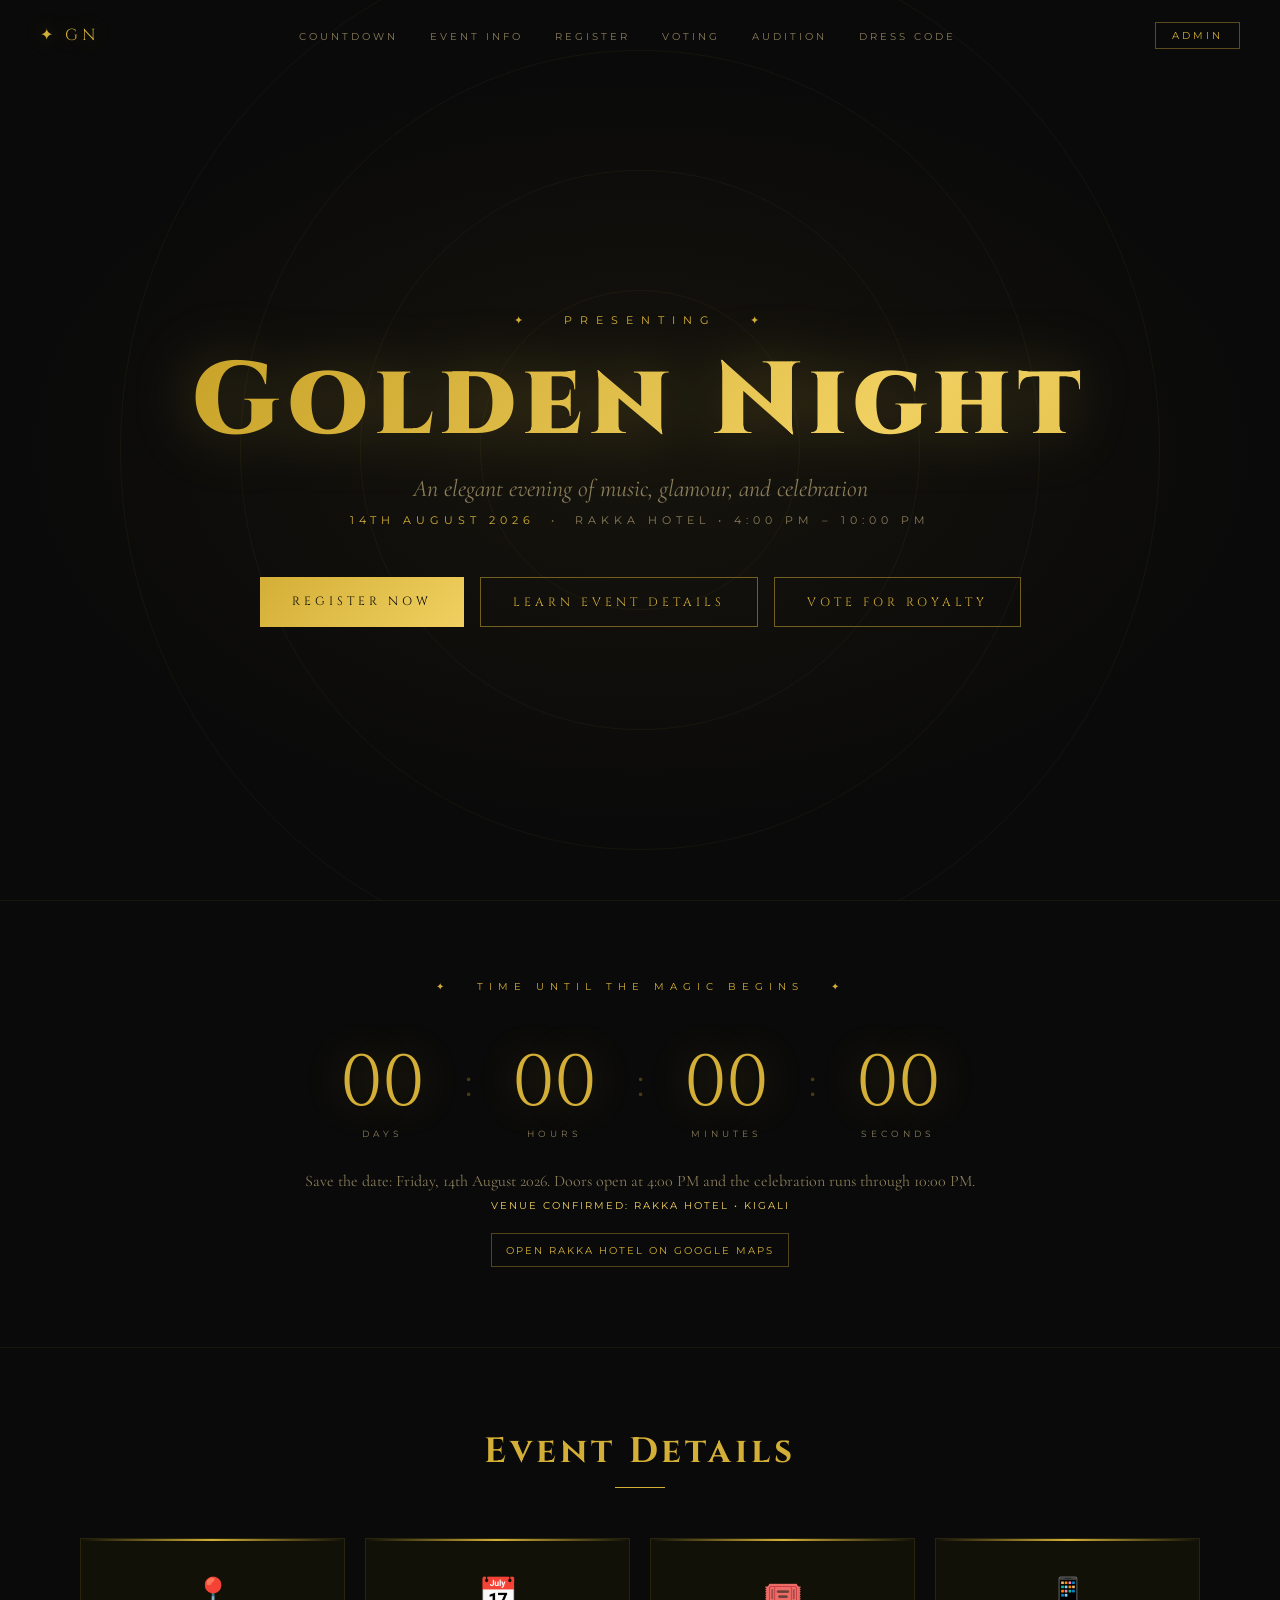
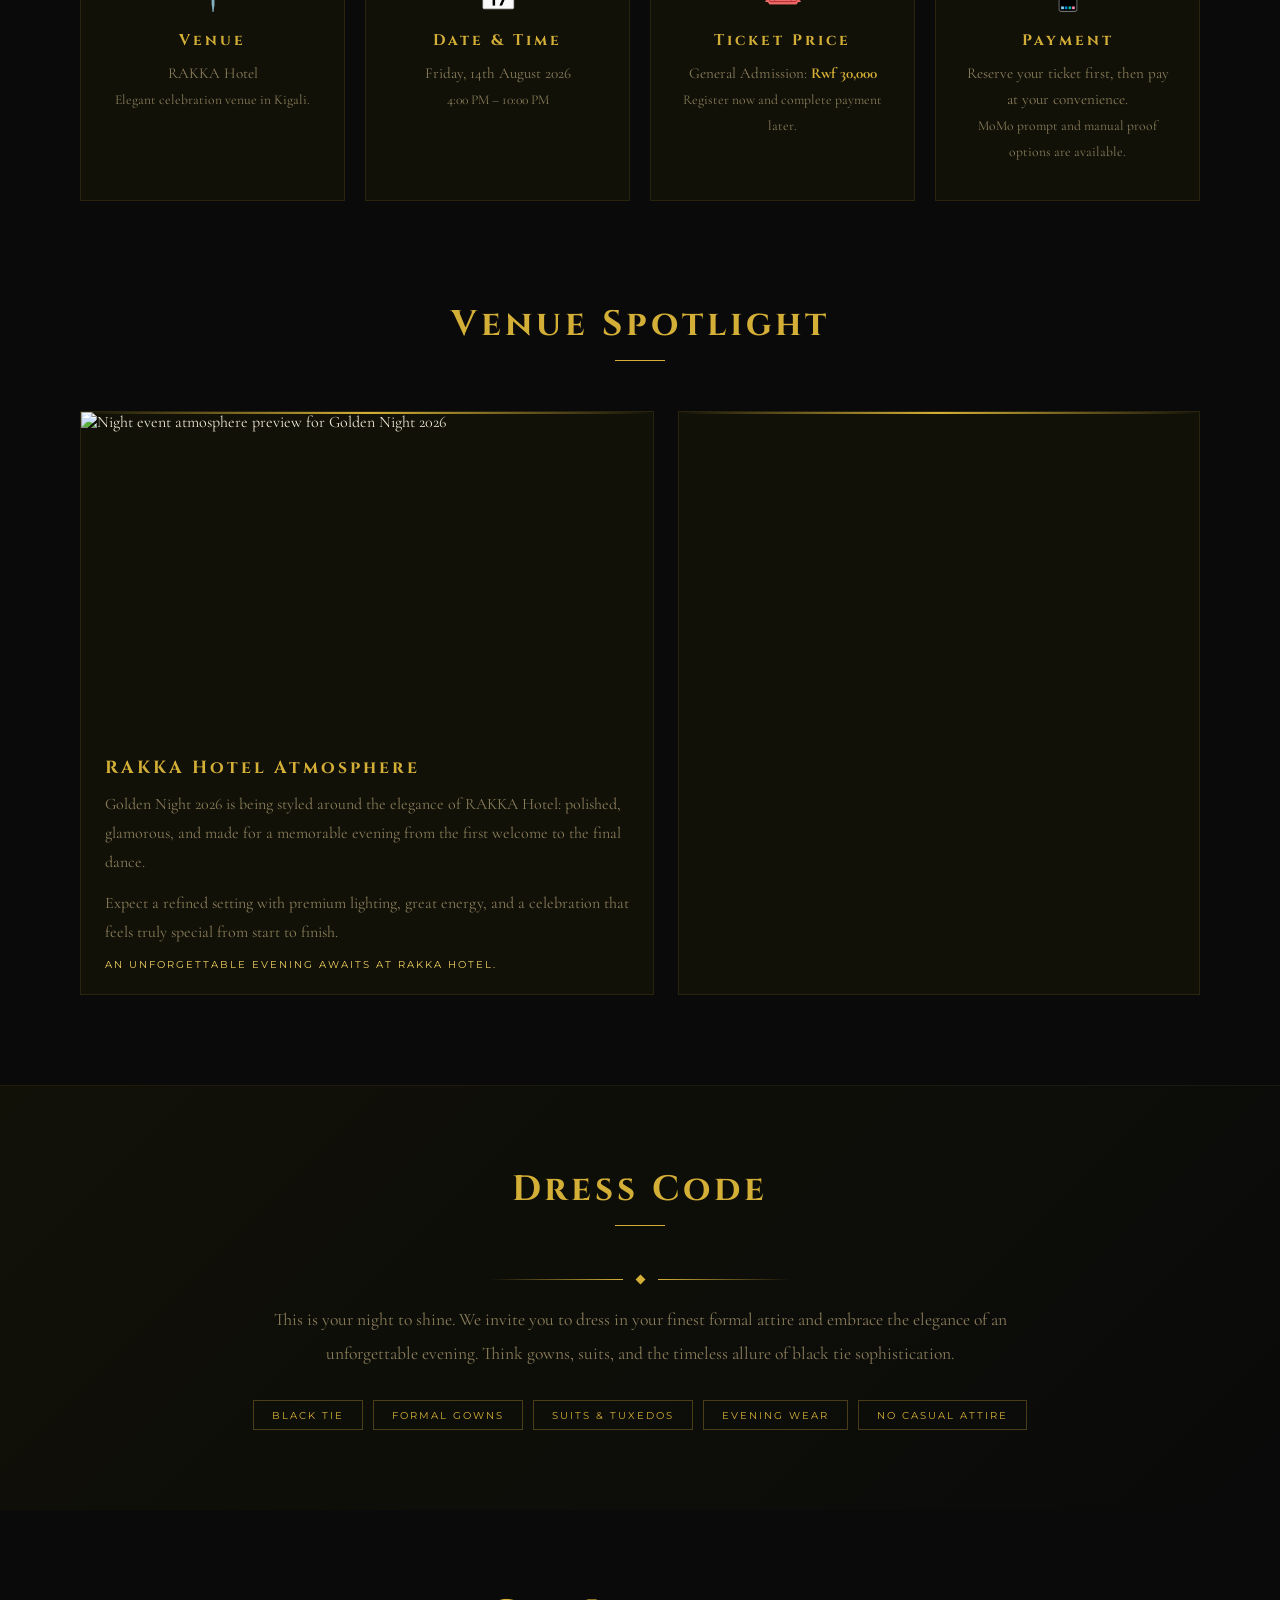
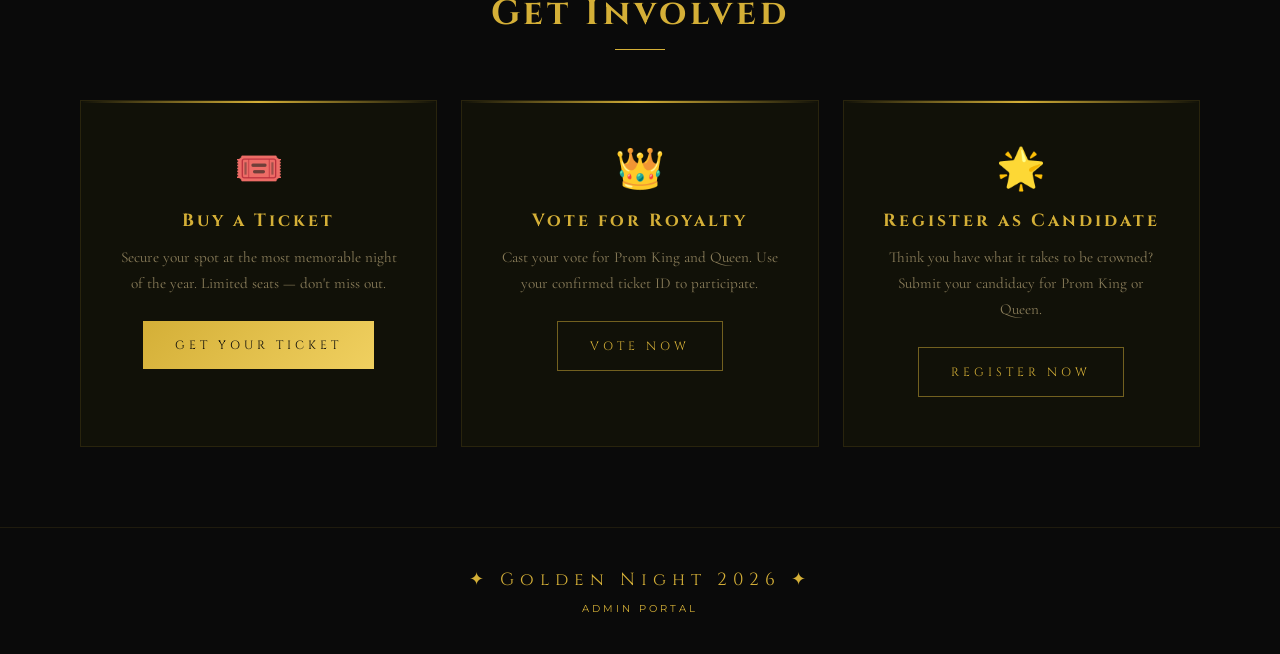
==== index.html @ b974b891 "Refresh homepage, registration flow, and event info experience" ====
<!DOCTYPE html>
<html lang="en">
<head>
  <meta charset="UTF-8"/>
  <meta name="viewport" content="width=device-width, initial-scale=1.0"/>
  <title>Golden Night 2026 — Prom Night</title>
  <link href="https://fonts.googleapis.com/css2?family=Cinzel:wght@400;600;900&family=Cormorant+Garamond:ital,wght@0,300;0,400;0,600;1,300;1,400&family=Montserrat:wght@300;400;500&display=swap" rel="stylesheet"/>
  <style>
    /* =========================================
       VARIABLES & RESET
    ========================================= */
    :root {
      --gold:      #D4AF37;
      --gold-light:#f0d060;
      --gold-dark: #b8921a;
      --gold-dim:  rgba(212,175,55,0.12);
      --gold-glow: rgba(212,175,55,0.4);
      --black:     #0a0a0a;
      --black-mid: #111108;
      --black-soft:#1a1a10;
      --text:      #e8e0cc;
      --text-dim:  #8a7d5a;
    }

    *, *::before, *::after { margin:0; padding:0; box-sizing:border-box; }
    html { scroll-behavior: smooth; }
    body { background:var(--black); color:var(--text); font-family:'Cormorant Garamond',serif; overflow-x:hidden; }

    /* =========================================
       NAVBAR
    ========================================= */
    nav {
      position: fixed; top:0; left:0; right:0; z-index:500;
      display: flex; align-items:center; justify-content:space-between;
      padding: 0 40px; height: 70px;
      background: transparent;
      transition: background 0.4s ease, border-bottom 0.4s;
    }

    nav.scrolled {
      background: rgba(10,10,10,0.96);
      border-bottom: 1px solid rgba(212,175,55,0.15);
      backdrop-filter: blur(10px);
    }

    .nav-logo {
      font-family: 'Cinzel', serif;
      font-size: 1rem;
      letter-spacing: 4px;
      color: var(--gold);
      text-decoration: none;
      text-shadow: 0 0 20px var(--gold-glow);
    }

    .nav-links {
      display: flex;
      list-style: none;
      gap: 32px;
      align-items: center;
    }

    .nav-links a {
      font-family: 'Montserrat', sans-serif;
      font-size: 0.62rem;
      letter-spacing: 3px;
      text-transform: uppercase;
      color: var(--text-dim);
      text-decoration: none;
      transition: color 0.3s;
    }

    .nav-links a:hover { color: var(--gold); }

    .nav-admin {
      font-family: 'Montserrat', sans-serif;
      font-size: 0.6rem;
      letter-spacing: 3px;
      text-transform: uppercase;
      color: var(--gold);
      text-decoration: none;
      border: 1px solid rgba(212,175,55,0.4);
      padding: 7px 16px;
      transition: all 0.3s;
    }

    .nav-admin:hover { background: var(--gold-dim); border-color: var(--gold); }

    /* Hamburger */
    .hamburger {
      display: none;
      flex-direction: column;
      gap: 5px;
      cursor: pointer;
      padding: 4px;
    }

    .hamburger span {
      display: block; width: 24px; height: 2px;
      background: var(--gold); transition: all 0.3s;
    }

    /* Mobile menu */
    .mobile-nav {
      display: none;
      position: fixed; top: 70px; left:0; right:0;
      background: rgba(10,10,10,0.98);
      border-bottom: 1px solid rgba(212,175,55,0.15);
      padding: 20px 40px;
      z-index: 499;
      flex-direction: column;
      gap: 16px;
    }

    .mobile-nav.open { display: flex; }

    .mobile-nav a {
      font-family: 'Montserrat', sans-serif;
      font-size: 0.72rem;
      letter-spacing: 3px;
      text-transform: uppercase;
      color: var(--text-dim);
      text-decoration: none;
      padding: 8px 0;
      border-bottom: 1px solid rgba(212,175,55,0.08);
      transition: color 0.3s;
    }

    .mobile-nav a:hover { color: var(--gold); }
    .mobile-nav a:last-child { border-bottom: none; color: var(--gold); }

    @media (max-width: 860px) {
      nav { padding: 0 24px; }
      .nav-links, .nav-admin { display: none; }
      .hamburger { display: flex; }
    }

    /* =========================================
       HERO SECTION
    ========================================= */
    .hero {
      min-height: 100vh;
      display: flex; align-items:center; justify-content:center;
      text-align: center;
      position: relative; overflow: hidden;
      padding: 120px 24px 80px;
    }

    /* Radial glow bg */
    .hero::before {
      content: '';
      position: absolute; inset: 0;
      background: radial-gradient(ellipse 70% 60% at 50% 50%, rgba(212,175,55,0.06) 0%, transparent 70%);
      pointer-events: none;
    }

    /* Expanding rings */
    .ring {
      position: absolute; border-radius:50%;
      border: 1px solid rgba(212,175,55,0.07);
      animation: ringExpand 8s ease-out infinite;
      pointer-events: none;
      top: 50%; left: 50%;
      transform: translate(-50%, -50%) scale(0.8);
    }
    .ring:nth-child(1){ width:400px;  height:400px;  animation-delay:0s; }
    .ring:nth-child(2){ width:700px;  height:700px;  animation-delay:2s; }
    .ring:nth-child(3){ width:1000px; height:1000px; animation-delay:4s; }
    .ring:nth-child(4){ width:1300px; height:1300px; animation-delay:6s; }

    @keyframes ringExpand {
      0%   { opacity:0; transform:translate(-50%,-50%) scale(0.8); }
      20%  { opacity:1; }
      100% { opacity:0; transform:translate(-50%,-50%) scale(1.15); }
    }

    .hero-inner { position:relative; z-index:2; max-width:900px; }

    .hero-eyebrow {
      font-family: 'Montserrat', sans-serif;
      font-size: 0.68rem; letter-spacing: 8px; text-transform: uppercase;
      color: var(--gold); margin-bottom: 24px;
      display: flex; align-items:center; justify-content:center; gap: 16px;
      opacity:0; animation: fadeUp 1s 0.3s ease forwards;
    }

    .hero-title {
      font-family: 'Cinzel', serif;
      font-size: clamp(3rem, 8vw, 7rem);
      font-weight: 900; line-height:1; letter-spacing: 8px;
      color: transparent;
      background: linear-gradient(135deg, #c8a228, #f0d060, #D4AF37, #b8921a, #f0d060);
      background-size: 300% 300%;
      -webkit-background-clip: text; background-clip: text;
      opacity:0; animation: fadeUp 1.2s 0.5s ease forwards, shimmer 6s 1.5s ease infinite;
      filter: drop-shadow(0 0 30px rgba(212,175,55,0.3));
    }

    @keyframes shimmer { 0%,100%{background-position:0% 50%} 50%{background-position:100% 50%} }

    .hero-sub {
      font-family: 'Cormorant Garamond', serif;
      font-size: clamp(1.1rem, 2.5vw, 1.5rem);
      font-style: italic; color: var(--text-dim);
      margin: 20px 0 10px;
      opacity:0; animation: fadeUp 1s 0.8s ease forwards;
    }

    .hero-date {
      font-family: 'Montserrat', sans-serif;
      font-size: 0.68rem; letter-spacing: 5px; text-transform: uppercase;
      color: var(--text-dim); margin-bottom: 50px;
      opacity:0; animation: fadeUp 1s 1s ease forwards;
    }

    .hero-date span { color: var(--gold); }

    @keyframes fadeUp {
      from { opacity:0; transform:translateY(30px); }
      to   { opacity:1; transform:translateY(0); }
    }

    /* CTA Buttons */
    .hero-btns {
      display: flex; gap: 16px; justify-content:center; flex-wrap:wrap;
      opacity:0; animation: fadeUp 1s 1.2s ease forwards;
    }

    .btn-cta {
      font-family: 'Cinzel', serif;
      font-size: 0.75rem; letter-spacing: 4px; text-transform: uppercase;
      text-decoration: none; padding: 16px 32px;
      transition: all 0.4s ease; position:relative; overflow:hidden;
    }

    .btn-primary {
      background: linear-gradient(135deg, var(--gold), var(--gold-light));
      color: var(--black);
    }

    .btn-primary:hover {
      box-shadow: 0 0 40px rgba(212,175,55,0.5);
      transform: translateY(-2px);
    }

    .btn-secondary {
      background: transparent;
      color: var(--gold);
      border: 1px solid rgba(212,175,55,0.5);
    }

    .btn-secondary:hover {
      background: var(--gold-dim);
      border-color: var(--gold);
      transform: translateY(-2px);
    }

    /* =========================================
       COUNTDOWN
    ========================================= */
    .countdown-section {
      padding: 80px 40px;
      text-align: center;
      border-top: 1px solid rgba(212,175,55,0.08);
      border-bottom: 1px solid rgba(212,175,55,0.08);
    }

    .cd-eyebrow {
      font-family: 'Montserrat', sans-serif;
      font-size: 0.6rem; letter-spacing: 6px; text-transform: uppercase;
      color: var(--gold); margin-bottom: 40px;
    }

    .cd-grid {
      display: flex; justify-content:center; gap: 40px; flex-wrap:wrap;
    }

    .cd-unit { text-align: center; }

    .cd-num {
      font-family: 'Cinzel', serif;
      font-size: clamp(2.5rem, 6vw, 4.5rem);
      color: var(--gold); line-height: 1;
      text-shadow: 0 0 40px rgba(212,175,55,0.3);
      animation: cdPulse 2s ease-in-out infinite;
    }

    @keyframes cdPulse { 0%,100%{text-shadow:0 0 20px rgba(212,175,55,0.2)} 50%{text-shadow:0 0 50px rgba(212,175,55,0.5)} }

    .cd-lbl {
      font-family: 'Montserrat', sans-serif;
      font-size: 0.55rem; letter-spacing: 4px; text-transform: uppercase;
      color: var(--text-dim); margin-top: 8px;
    }

    .cd-sep {
      font-family: 'Cinzel', serif;
      font-size: 2.5rem; color: rgba(212,175,55,0.3);
      align-self: center; padding-bottom: 20px;
    }

    /* =========================================
       INFO CARDS
    ========================================= */
    .info-section {
      padding: 80px 40px;
      max-width: 1200px; margin: 0 auto;
    }

    .section-title {
      font-family: 'Cinzel', serif;
      font-size: clamp(1.5rem, 3vw, 2.2rem);
      color: var(--gold); text-align:center; letter-spacing: 4px;
      margin-bottom: 50px;
    }

    .section-title::after {
      content: ''; display:block; width:50px; height:1px;
      background: var(--gold); margin: 12px auto 0;
    }

    .info-grid {
      display: grid;
      grid-template-columns: repeat(auto-fit, minmax(240px, 1fr));
      gap: 20px;
    }

    .info-card {
      background: var(--black-mid);
      border: 1px solid rgba(212,175,55,0.12);
      padding: 36px 28px;
      text-align: center;
      position: relative; overflow:hidden;
      transition: all 0.4s;
    }

    .info-card::before {
      content:''; position:absolute; top:0; left:0; right:0;
      height:2px; background:linear-gradient(90deg,transparent,var(--gold),transparent);
    }

    .info-card:hover { border-color:rgba(212,175,55,0.3); transform:translateY(-4px); }

    .info-icon { font-size:2rem; display:block; margin-bottom:16px; }

    .info-card h3 {
      font-family: 'Cinzel', serif; font-size:0.95rem; color:var(--gold);
      letter-spacing:3px; margin-bottom:10px;
    }

    .info-card p { font-size:0.95rem; color:var(--text-dim); line-height:1.7; }

    /* =========================================
       VENUE SHOWCASE
    ========================================= */
    .venue-section {
      padding: 20px 40px 90px;
      max-width: 1200px;
      margin: 0 auto;
    }

    .venue-wrap {
      display: grid;
      grid-template-columns: 1.1fr 1fr;
      gap: 24px;
      align-items: stretch;
    }

    .venue-card {
      background: var(--black-mid);
      border: 1px solid rgba(212,175,55,0.12);
      overflow: hidden;
      position: relative;
    }

    .venue-card::before {
      content:'';
      position:absolute;
      top:0;
      left:0;
      right:0;
      height:2px;
      background:linear-gradient(90deg,transparent,var(--gold),transparent);
      z-index:2;
    }

    .venue-photo {
      width: 100%;
      height: 320px;
      object-fit: cover;
      display: block;
      filter: saturate(0.95) contrast(1.05);
    }

    .venue-copy {
      padding: 24px;
    }

    .venue-copy h3 {
      font-family:'Cinzel',serif;
      font-size:1.1rem;
      color:var(--gold);
      letter-spacing:3px;
      margin-bottom:10px;
    }

    .venue-copy p {
      color:var(--text-dim);
      line-height:1.8;
      margin-bottom:12px;
    }

    .venue-note {
      font-family:'Montserrat',sans-serif;
      font-size:0.62rem;
      letter-spacing:2px;
      text-transform:uppercase;
      color:var(--gold-light);
    }

    .venue-map {
      border: 0;
      width: 100%;
      height: 100%;
      min-height: 468px;
      display: block;
      filter: grayscale(0.35) contrast(1.05);
    }

    .venue-link {
      display: inline-block;
      margin-top: 6px;
      font-family:'Montserrat',sans-serif;
      font-size:0.62rem;
      letter-spacing:2px;
      text-transform:uppercase;
      color:var(--gold);
      text-decoration:none;
      border:1px solid rgba(212,175,55,0.35);
      padding:10px 14px;
      transition:all 0.3s;
    }

    .venue-link:hover {
      background:var(--gold-dim);
      border-color:var(--gold);
    }

    /* =========================================
       DRESS CODE
    ========================================= */
    .dress-section {
      padding: 80px 40px;
      background: linear-gradient(135deg, var(--black-mid) 0%, var(--black) 100%);
      border-top: 1px solid rgba(212,175,55,0.08);
    }

    .dress-inner {
      max-width: 800px; margin: 0 auto; text-align:center;
    }

    .dress-section p {
      font-size: 1.1rem; color: var(--text-dim); line-height:1.9;
      margin-bottom: 30px;
    }

    .dress-tags {
      display: flex; flex-wrap:wrap; gap: 10px; justify-content:center;
    }

    .dress-tag {
      font-family: 'Montserrat', sans-serif;
      font-size: 0.62rem; letter-spacing: 2px; text-transform:uppercase;
      color: var(--gold);
      border: 1px solid rgba(212,175,55,0.3);
      padding: 8px 18px;
    }

    /* =========================================
       ACTION SECTION
    ========================================= */
    .action-section {
      padding: 80px 40px;
      max-width: 1200px; margin: 0 auto;
    }

    .action-grid {
      display: grid;
      grid-template-columns: repeat(auto-fit, minmax(280px, 1fr));
      gap: 24px;
    }

    .action-card {
      background: var(--black-mid);
      border: 1px solid rgba(212,175,55,0.12);
      padding: 44px 32px;
      text-align: center;
      position: relative; overflow:hidden;
      transition: all 0.4s;
    }

    .action-card::before {
      content:''; position:absolute; top:0; left:0; right:0;
      height:2px; background:linear-gradient(90deg,transparent,var(--gold),transparent);
    }

    .action-card:hover { border-color:rgba(212,175,55,0.3); transform:translateY(-4px); }

    .action-icon { font-size:2.5rem; display:block; margin-bottom:16px; }

    .action-card h3 {
      font-family:'Cinzel',serif; font-size:1.1rem; color:var(--gold);
      letter-spacing:3px; margin-bottom:12px;
    }

    .action-card p { font-size:0.95rem; color:var(--text-dim); line-height:1.7; margin-bottom:24px; }

    /* =========================================
       FOOTER
    ========================================= */
    footer {
      padding: 40px;
      text-align: center;
      border-top: 1px solid rgba(212,175,55,0.1);
    }

    footer .f-logo {
      font-family: 'Cinzel', serif; font-size:1.1rem;
      color: var(--gold); letter-spacing:6px; display:block; margin-bottom:10px;
    }

    footer p {
      font-family: 'Montserrat', sans-serif; font-size:0.62rem;
      letter-spacing:3px; color:var(--text-dim); text-transform:uppercase;
    }

    footer a { color:var(--gold); text-decoration:none; }

    /* =========================================
       REVEAL ANIMATION
    ========================================= */
    .reveal {
      opacity:0; transform:translateY(36px);
      transition: opacity 0.8s ease, transform 0.8s ease;
    }
    .reveal.visible { opacity:1; transform:translateY(0); }

    /* =========================================
       GOLD DIVIDER
    ========================================= */
    .gold-div {
      display: flex; align-items:center; gap:14px;
      max-width: 300px; margin: 0 auto 20px;
    }
    .gold-div .line { flex:1; height:1px; background:linear-gradient(90deg,transparent,var(--gold)); }
    .gold-div .line.r { background:linear-gradient(90deg,var(--gold),transparent); }
    .gold-div .dia { width:7px; height:7px; background:var(--gold); transform:rotate(45deg); flex-shrink:0; }

    /* =========================================
       CSS PARTICLES (lightweight)
    ========================================= */
    .pt {
      position: fixed; width:2px; height:2px;
      background: var(--gold); border-radius:50%;
      pointer-events:none; opacity:0;
      animation: floatPt linear infinite; z-index:0;
    }
    @keyframes floatPt {
      0%  { opacity:0; transform:translateY(0); }
      15% { opacity:0.5; }
      85% { opacity:0.25; }
      100%{ opacity:0; transform:translateY(-100vh); }
    }

    /* =========================================
       RESPONSIVE
    ========================================= */
    @media (max-width: 768px) {
      .info-section, .action-section, .countdown-section,
      .dress-section, footer { padding: 60px 24px; }
      .cd-grid { gap:24px; }
      .cd-sep { display:none; }
      .venue-section { padding: 0 24px 70px; }
      .venue-wrap { grid-template-columns: 1fr; }
      .venue-map { min-height: 360px; }
    }
  </style>
</head>
<body>

<!-- ================================================
     NAVBAR
================================================ -->
<nav id="navbar">
  <a href="#" class="nav-logo">✦ GN</a>

  <ul class="nav-links">
    <li><a href="#countdown">Countdown</a></li>
    <li><a href="public/prom-info.php">Event Info</a></li>
    <li><a href="public/buy-ticket.php">Register</a></li>
    <li><a href="#voting">Voting</a></li>
    <li><a href="#audition">Audition</a></li>
    <li><a href="#dresscode">Dress Code</a></li>
  </ul>

  <a href="admin/login.php" class="nav-admin">Admin</a>

  <div class="hamburger" id="hamburger" onclick="toggleMob()">
    <span></span><span></span><span></span>
  </div>
</nav>

<!-- Mobile nav -->
<div class="mobile-nav" id="mobileNav">
  <a href="#countdown" onclick="toggleMob()">Countdown</a>
  <a href="public/buy-ticket.php" onclick="toggleMob()">Register Now</a>
  <a href="#voting"    onclick="toggleMob()">Vote Now</a>
  <a href="#audition"  onclick="toggleMob()">Audition</a>
  <a href="#dresscode" onclick="toggleMob()">Dress Code</a>
  <a href="admin/login.php">Admin Portal ↗</a>
</div>

<!-- ================================================
     HERO
================================================ -->
<section class="hero">
  <!-- Rings -->
  <div class="ring"></div>
  <div class="ring"></div>
  <div class="ring"></div>
  <div class="ring"></div>

  <div class="hero-inner">
    <div class="hero-eyebrow">✦ &nbsp; Presenting &nbsp; ✦</div>
    <h1 class="hero-title">Golden Night</h1>
    <p class="hero-sub">An elegant evening of music, glamour, and celebration</p>
    <p class="hero-date"><span>14th August 2026</span> &nbsp;•&nbsp; RAKKA Hotel • 4:00 PM – 10:00 PM</p>

    <div class="hero-btns">
      <a href="public/buy-ticket.php" class="btn-cta btn-primary">Register Now</a>
      <a href="public/prom-info.php" class="btn-cta btn-secondary">Learn Event Details</a>
      <a href="public/vote.php"       class="btn-cta btn-secondary">Vote for Royalty</a>
    </div>
  </div>
</section>

<!-- ================================================
     COUNTDOWN
================================================ -->
<section class="countdown-section reveal" id="countdown">
  <div class="cd-eyebrow">✦ &nbsp; Time Until The Magic Begins &nbsp; ✦</div>
  <div class="cd-grid" style="padding:16px 0;">
    <div class="cd-unit"><div class="cd-num" id="cdDays">00</div><div class="cd-lbl">Days</div></div>
    <div class="cd-sep">:</div>
    <div class="cd-unit"><div class="cd-num" id="cdHours">00</div><div class="cd-lbl">Hours</div></div>
    <div class="cd-sep">:</div>
    <div class="cd-unit"><div class="cd-num" id="cdMins">00</div><div class="cd-lbl">Minutes</div></div>
    <div class="cd-sep">:</div>
    <div class="cd-unit"><div class="cd-num" id="cdSecs">00</div><div class="cd-lbl">Seconds</div></div>
  </div>
  <div style="color:var(--text-dim);max-width:720px;margin:16px auto 0;">Save the date: Friday, 14th August 2026. Doors open at 4:00 PM and the celebration runs through 10:00 PM.</div>
  <div style="margin-top:8px;font-family:'Montserrat',sans-serif;font-size:0.62rem;letter-spacing:2px;text-transform:uppercase;color:var(--gold-light);">Venue confirmed: RAKKA Hotel • Kigali</div>
  <div style="margin-top:16px;">
    <a href="https://www.google.com/maps/search/?api=1&query=RAKKA+Hotel+Kigali" target="_blank" rel="noopener" class="venue-link">Open RAKKA Hotel on Google Maps</a>
  </div>
</section>

<!-- ================================================
     INFO CARDS
================================================ -->
<section class="info-section reveal" id="tickets">
  <h2 class="section-title">Event Details</h2>
    <div class="info-grid">
    <div class="info-card">
      <span class="info-icon">📍</span>
      <h3>Venue</h3>
      <p>RAKKA Hotel<br/><span style="font-size:0.85rem;color:var(--text-dim)">Elegant celebration venue in Kigali.</span></p>
    </div>
    <div class="info-card">
      <span class="info-icon">📅</span>
      <h3>Date & Time</h3>
      <p>Friday, 14th August 2026<br/><span style="font-size:0.85rem;color:var(--text-dim)">4:00 PM – 10:00 PM</span></p>
    </div>
    <div class="info-card">
      <span class="info-icon">🎟️</span>
      <h3>Ticket Price</h3>
      <p>General Admission: <strong style="color:var(--gold)">Rwf 30,000</strong><br/><span style="font-size:0.85rem;color:var(--text-dim)">Register now and complete payment later.</span></p>
    </div>
    <div class="info-card">
      <span class="info-icon">📱</span>
      <h3>Payment</h3>
      <p>Reserve your ticket first, then pay at your convenience.<br/><span style="font-size:0.85rem;color:var(--text-dim)">MoMo prompt and manual proof options are available.</span></p>
    </div>
  </div>
</section>

<!-- ================================================
     VENUE SHOWCASE
================================================ -->
<section class="venue-section reveal" id="venue">
  <h2 class="section-title">Venue Spotlight</h2>
  <div class="venue-wrap">
    <article class="venue-card">
      <img class="venue-photo" src="https://images.unsplash.com/photo-1492684223066-81342ee5ff30?auto=format&fit=crop&w=1400&q=80" alt="Night event atmosphere preview for Golden Night 2026">
      <div class="venue-copy">
        <h3>RAKKA Hotel Atmosphere</h3>
        <p>Golden Night 2026 is being styled around the elegance of RAKKA Hotel: polished, glamorous, and made for a memorable evening from the first welcome to the final dance.</p>
        <p>Expect a refined setting with premium lighting, great energy, and a celebration that feels truly special from start to finish.</p>
        <div class="venue-note">An unforgettable evening awaits at RAKKA Hotel.</div>
      </div>
    </article>

    <article class="venue-card">
      <iframe class="venue-map" src="https://www.google.com/maps?q=RAKKA+Hotel+Kigali&output=embed" loading="lazy" referrerpolicy="no-referrer-when-downgrade" title="RAKKA Hotel Kigali map"></iframe>
    </article>
  </div>
</section>

<!-- ================================================
     DRESS CODE
================================================ -->
<section class="dress-section reveal" id="dresscode">
  <div class="dress-inner">
    <h2 class="section-title">Dress Code</h2>
    <div class="gold-div"><div class="line"></div><div class="dia"></div><div class="line r"></div></div>
    <p>
      This is your night to shine. We invite you to dress in your finest formal attire
      and embrace the elegance of an unforgettable evening. Think gowns, suits, and
      the timeless allure of black tie sophistication.
    </p>
    <div class="dress-tags">
      <span class="dress-tag">Black Tie</span>
      <span class="dress-tag">Formal Gowns</span>
      <span class="dress-tag">Suits & Tuxedos</span>
      <span class="dress-tag">Evening Wear</span>
      <span class="dress-tag">No Casual Attire</span>
    </div>
  </div>
</section>

<!-- ================================================
<!-- ================================================
     ACTION CARDS
================================================ -->
<section class="action-section reveal" id="voting">
  <h2 class="section-title">Get Involved</h2>
  <div class="action-grid">

    <div class="action-card">
      <span class="action-icon">🎟️</span>
      <h3>Buy a Ticket</h3>
      <p>Secure your spot at the most memorable night of the year. Limited seats — don't miss out.</p>
      <a href="public/buy-ticket.php" class="btn-cta btn-primary" style="display:inline-block;">Get Your Ticket</a>
    </div>

    <div class="action-card" id="voting">
      <span class="action-icon">👑</span>
      <h3>Vote for Royalty</h3>
      <p>Cast your vote for Prom King and Queen. Use your confirmed ticket ID to participate.</p>
      <a href="public/vote.php" class="btn-cta btn-secondary" style="display:inline-block;">Vote Now</a>
    </div>

    <div class="action-card" id="audition">
      <span class="action-icon">🌟</span>
      <h3>Register as Candidate</h3>
      <p>Think you have what it takes to be crowned? Submit your candidacy for Prom King or Queen.</p>
      <a href="public/audition.php" class="btn-cta btn-secondary" style="display:inline-block;">Register Now</a>
    </div>

  </div>
</section>

<!-- ================================================
     FOOTER
================================================ -->
<footer>
  <span class="f-logo">✦ Golden Night 2026 ✦</span>
  <p><a href="admin/login.php">Admin Portal</a></p>
</footer>

<!-- CSS Particles -->
<script>
(function(){
  var lefts=[5,12,20,28,35,42,50,58,65,72,80,88,95,15,45,70,30];
  lefts.forEach(function(l){
    var d=document.createElement('div');
    d.className='pt';
    d.style.left=l+'vw';
    d.style.bottom='-4px';
    d.style.animationDuration=(Math.random()*12+10)+'s';
    d.style.animationDelay=(Math.random()*10)+'s';
    d.style.width=d.style.height=(Math.random()<0.3?'3px':'2px');
    document.body.appendChild(d);
  });
})();
</script>

<script>
// ---- NAVBAR ----
window.addEventListener('scroll', function(){
  document.getElementById('navbar').classList.toggle('scrolled', window.scrollY > 60);
}, {passive:true});

function toggleMob(){
  document.getElementById('mobileNav').classList.toggle('open');
}

// Close mobile nav on outside click
document.addEventListener('click', function(e){
  var mn = document.getElementById('mobileNav');
  var hb = document.getElementById('hamburger');
  if(mn.classList.contains('open') && !mn.contains(e.target) && !hb.contains(e.target)){
    mn.classList.remove('open');
  }
});

// ---- SCROLL REVEAL ----
var observer = new IntersectionObserver(function(entries){
  entries.forEach(function(e){
    if(e.isIntersecting){ e.target.classList.add('visible'); observer.unobserve(e.target); }
  });
}, {threshold:0.1});
document.querySelectorAll('.reveal').forEach(function(el){ observer.observe(el); });

// ---- COUNTDOWN ----
(function () {
  var eventDate = new Date('2026-08-14T18:00:00+02:00').getTime();
  var dayEl = document.getElementById('cdDays');
  var hourEl = document.getElementById('cdHours');
  var minEl = document.getElementById('cdMins');
  var secEl = document.getElementById('cdSecs');

  function pad(n){ return String(n).padStart(2, '0'); }

  function tick(){
    var now = Date.now();
    var diff = eventDate - now;

    if (diff <= 0) {
      dayEl.textContent = '00';
      hourEl.textContent = '00';
      minEl.textContent = '00';
      secEl.textContent = '00';
      return;
    }

    var days = Math.floor(diff / (1000 * 60 * 60 * 24));
    var hours = Math.floor((diff / (1000 * 60 * 60)) % 24);
    var mins = Math.floor((diff / (1000 * 60)) % 60);
    var secs = Math.floor((diff / 1000) % 60);

    dayEl.textContent = pad(days);
    hourEl.textContent = pad(hours);
    minEl.textContent = pad(mins);
    secEl.textContent = pad(secs);
  }

  tick();
  setInterval(tick, 1000);
})();
</script>
</body>
</html>
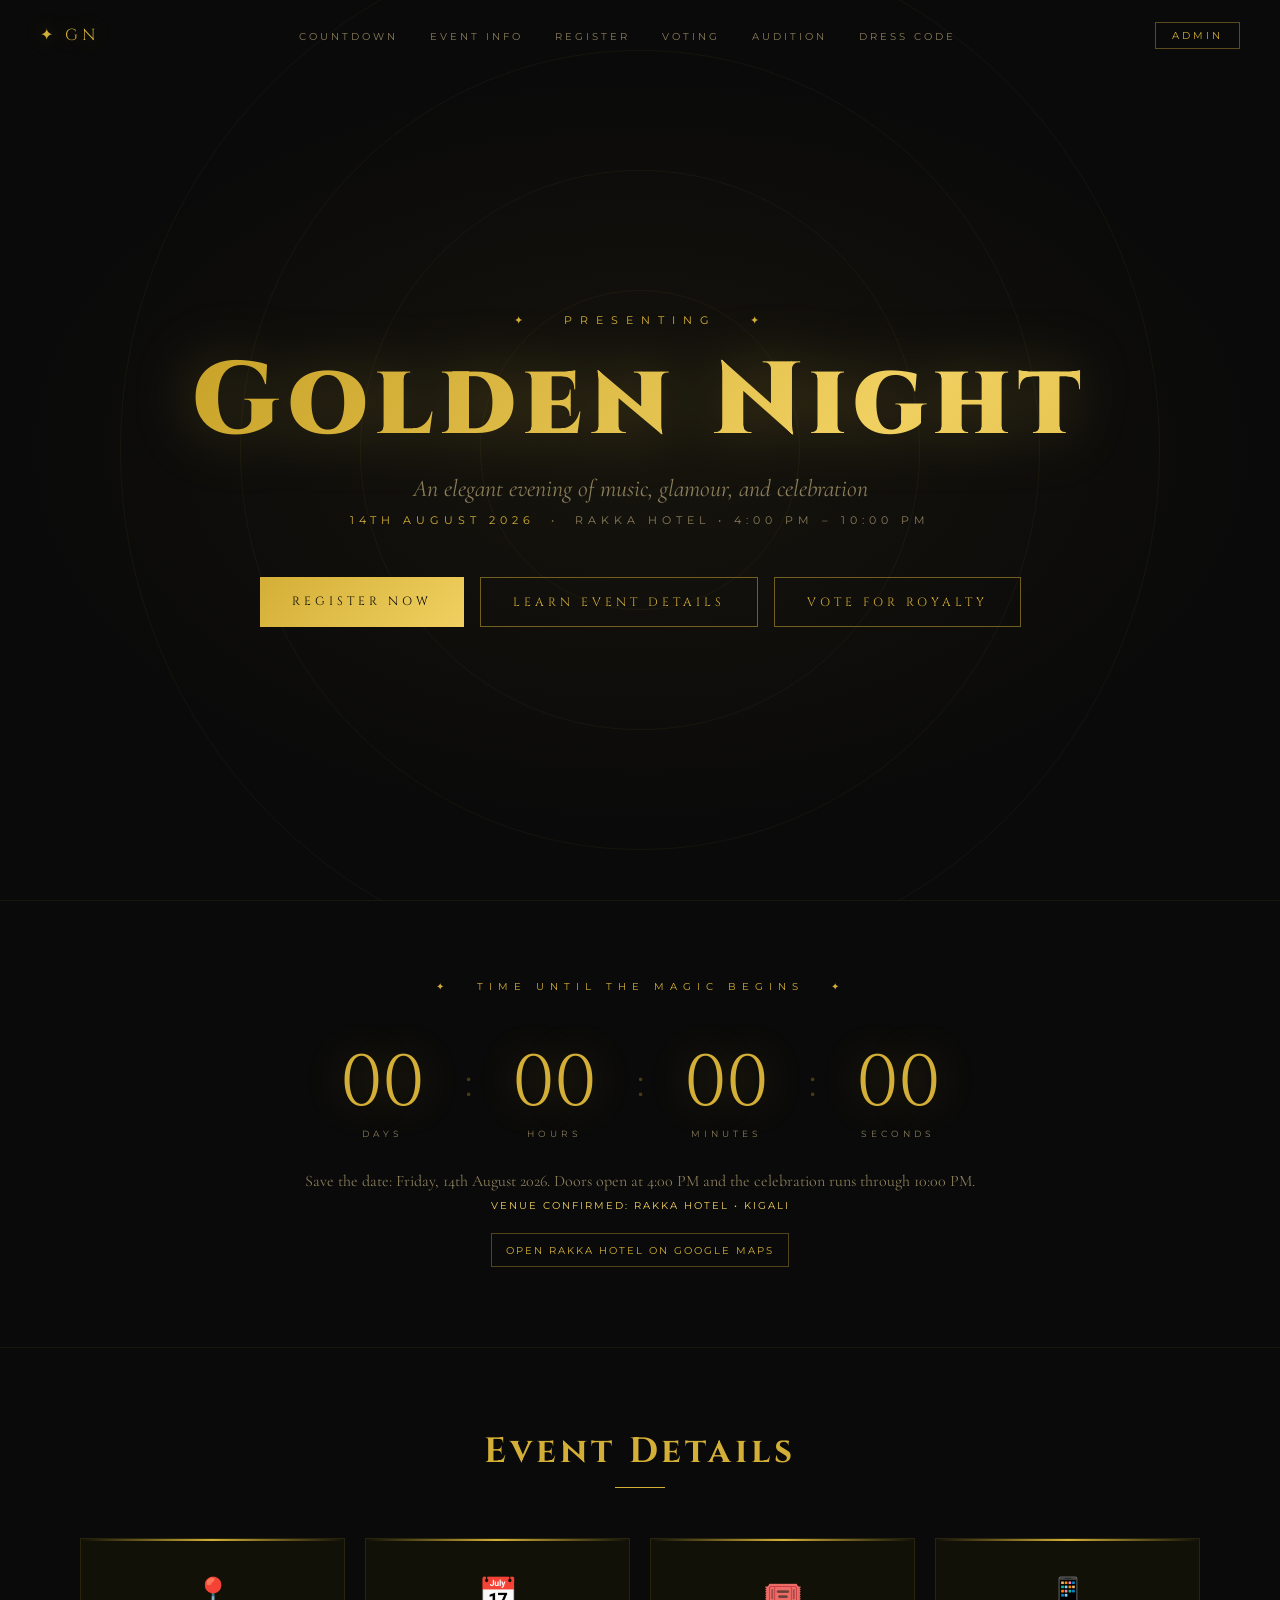
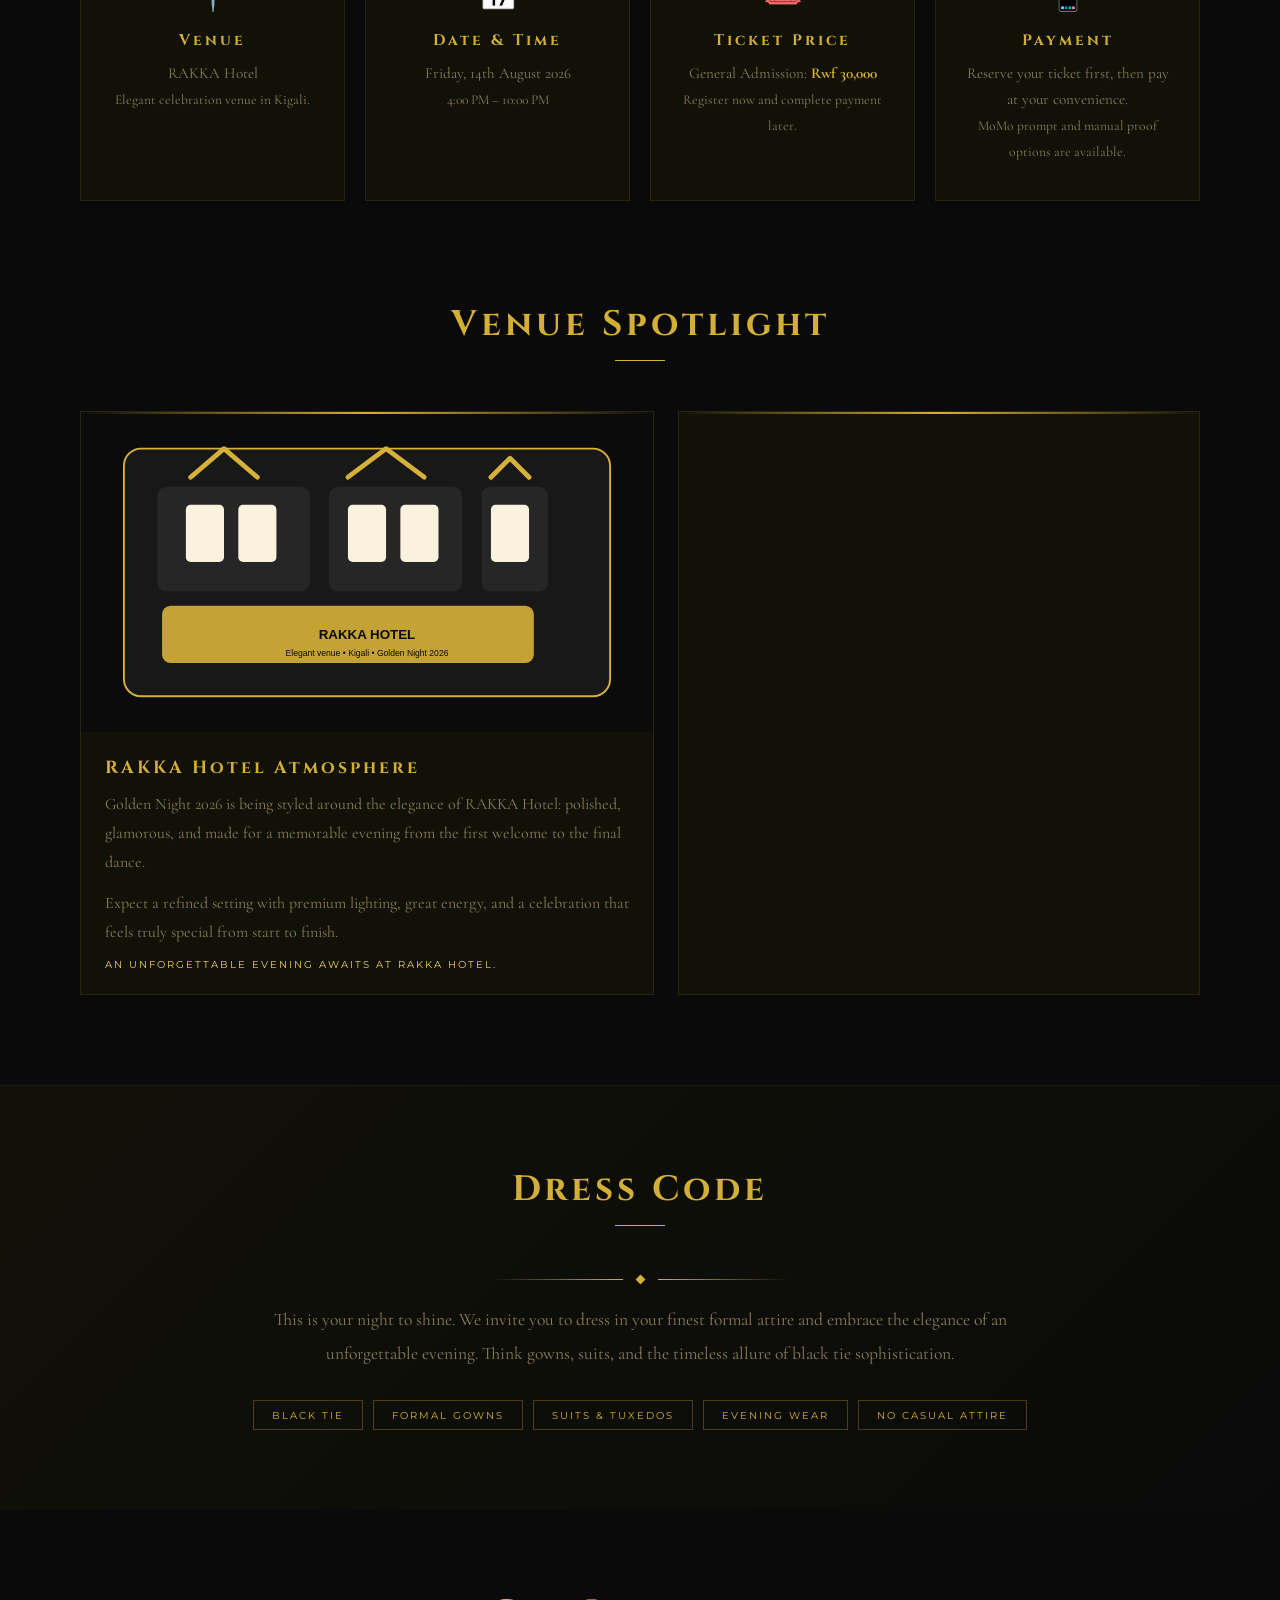
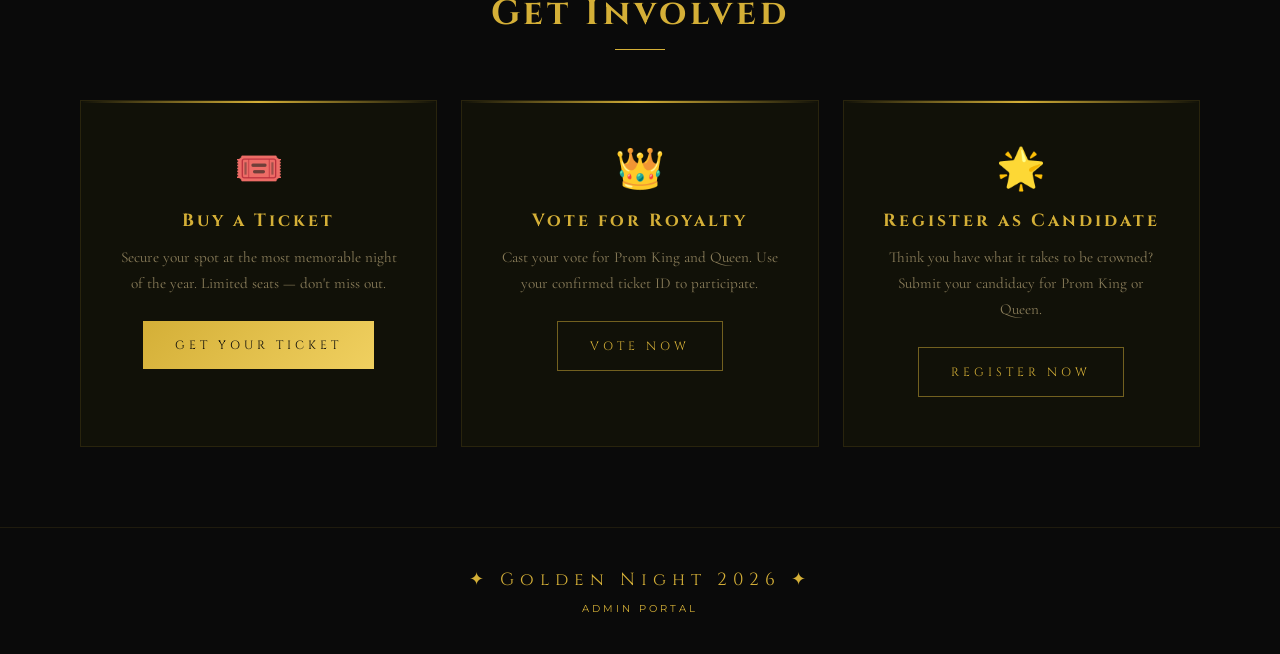
==== commit 8b48d361: "Update registration field, venue details, and RAKKA contact info" ====
--- a/index.html
+++ b/index.html
@@ -660,7 +660,7 @@
   <div style="color:var(--text-dim);max-width:720px;margin:16px auto 0;">Save the date: Friday, 14th August 2026. Doors open at 4:00 PM and the celebration runs through 10:00 PM.</div>
   <div style="margin-top:8px;font-family:'Montserrat',sans-serif;font-size:0.62rem;letter-spacing:2px;text-transform:uppercase;color:var(--gold-light);">Venue confirmed: RAKKA Hotel • Kigali</div>
   <div style="margin-top:16px;">
-    <a href="https://www.google.com/maps/search/?api=1&query=RAKKA+Hotel+Kigali" target="_blank" rel="noopener" class="venue-link">Open RAKKA Hotel on Google Maps</a>
+    <a href="https://www.google.com/maps/search/?api=1&query=RAKKA+Hotel+Kigali+Rwanda" target="_blank" rel="noopener" class="venue-link">Open RAKKA Hotel on Google Maps</a>
   </div>
 </section>
 
@@ -700,7 +700,7 @@
   <h2 class="section-title">Venue Spotlight</h2>
   <div class="venue-wrap">
     <article class="venue-card">
-      <img class="venue-photo" src="https://images.unsplash.com/photo-1492684223066-81342ee5ff30?auto=format&fit=crop&w=1400&q=80" alt="Night event atmosphere preview for Golden Night 2026">
+      <img class="venue-photo" src="assets/images/rakka-hotel.svg" alt="RAKKA Hotel venue preview for Golden Night 2026">
       <div class="venue-copy">
         <h3>RAKKA Hotel Atmosphere</h3>
         <p>Golden Night 2026 is being styled around the elegance of RAKKA Hotel: polished, glamorous, and made for a memorable evening from the first welcome to the final dance.</p>
@@ -710,7 +710,7 @@
     </article>
 
     <article class="venue-card">
-      <iframe class="venue-map" src="https://www.google.com/maps?q=RAKKA+Hotel+Kigali&output=embed" loading="lazy" referrerpolicy="no-referrer-when-downgrade" title="RAKKA Hotel Kigali map"></iframe>
+      <iframe class="venue-map" src="https://www.google.com/maps?q=RAKKA+Hotel+Kigali+Rwanda&output=embed" loading="lazy" referrerpolicy="no-referrer-when-downgrade" title="RAKKA Hotel Kigali map"></iframe>
     </article>
   </div>
 </section>
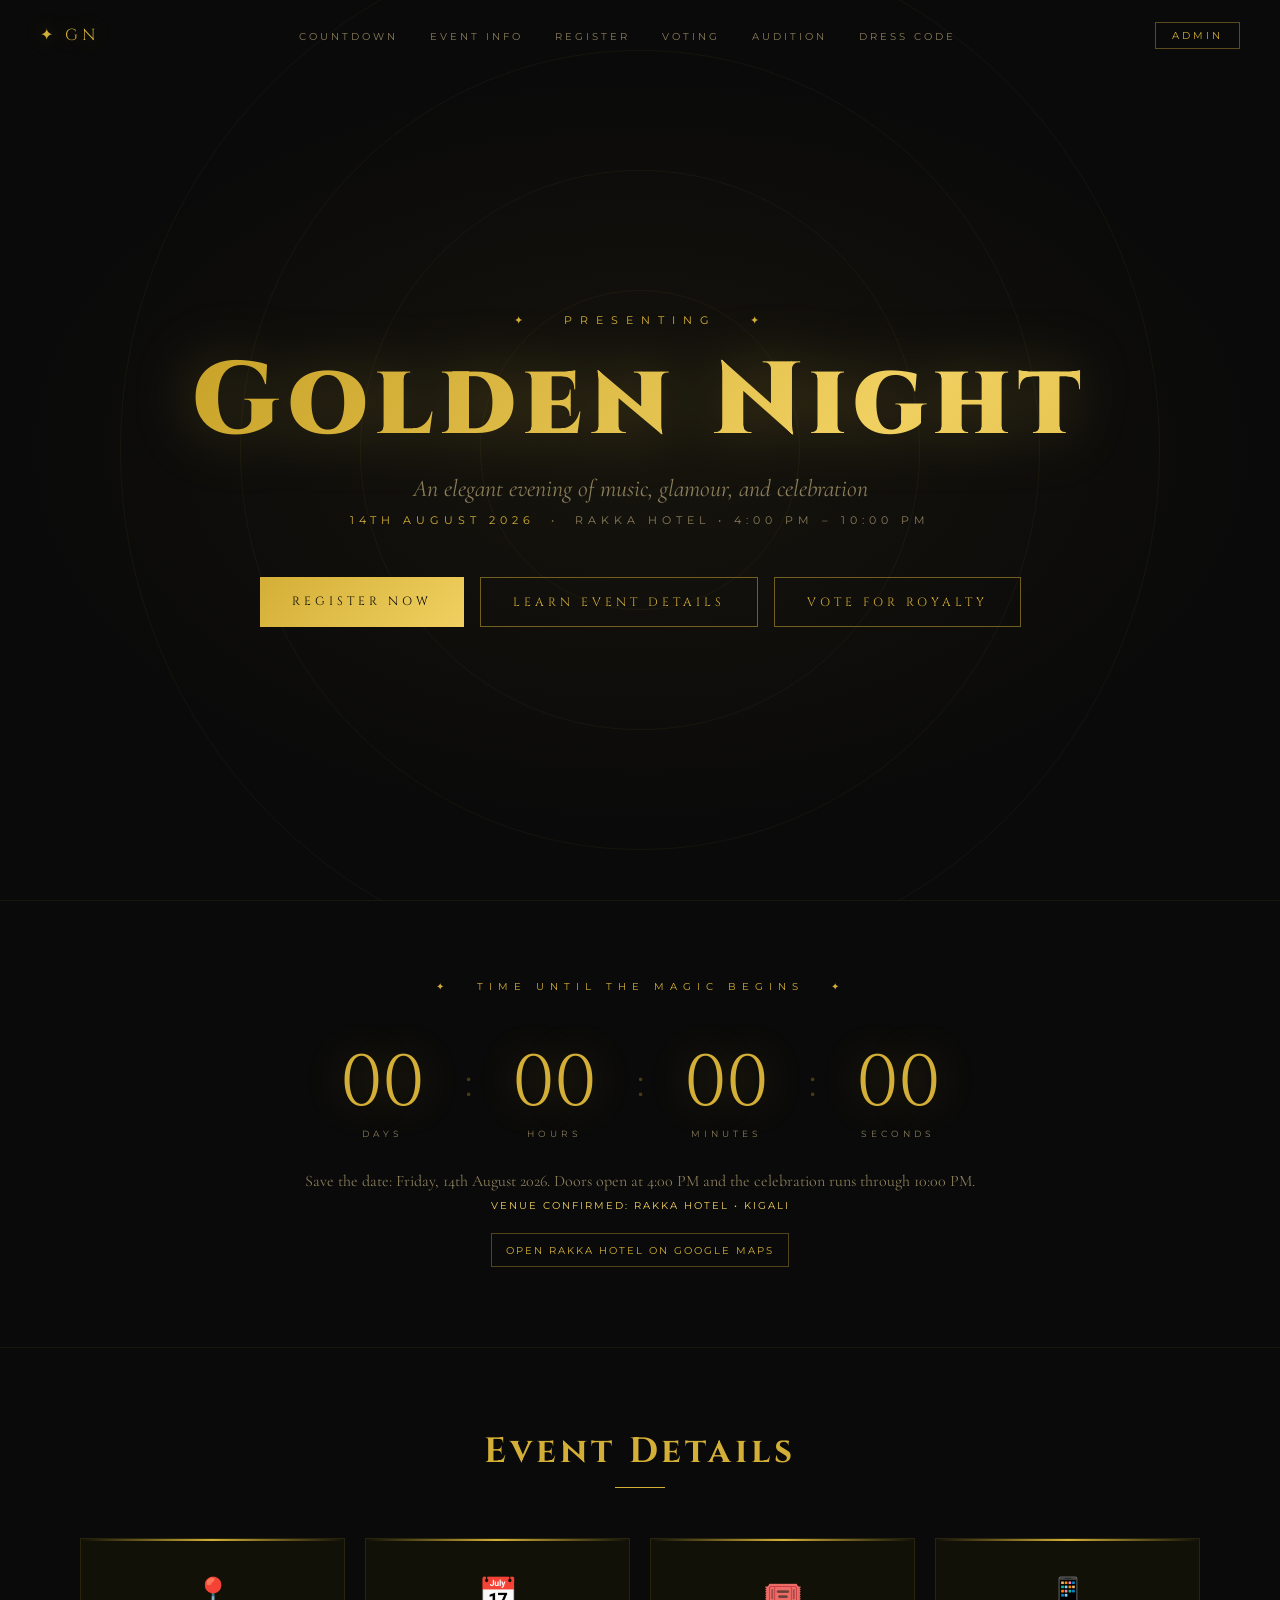
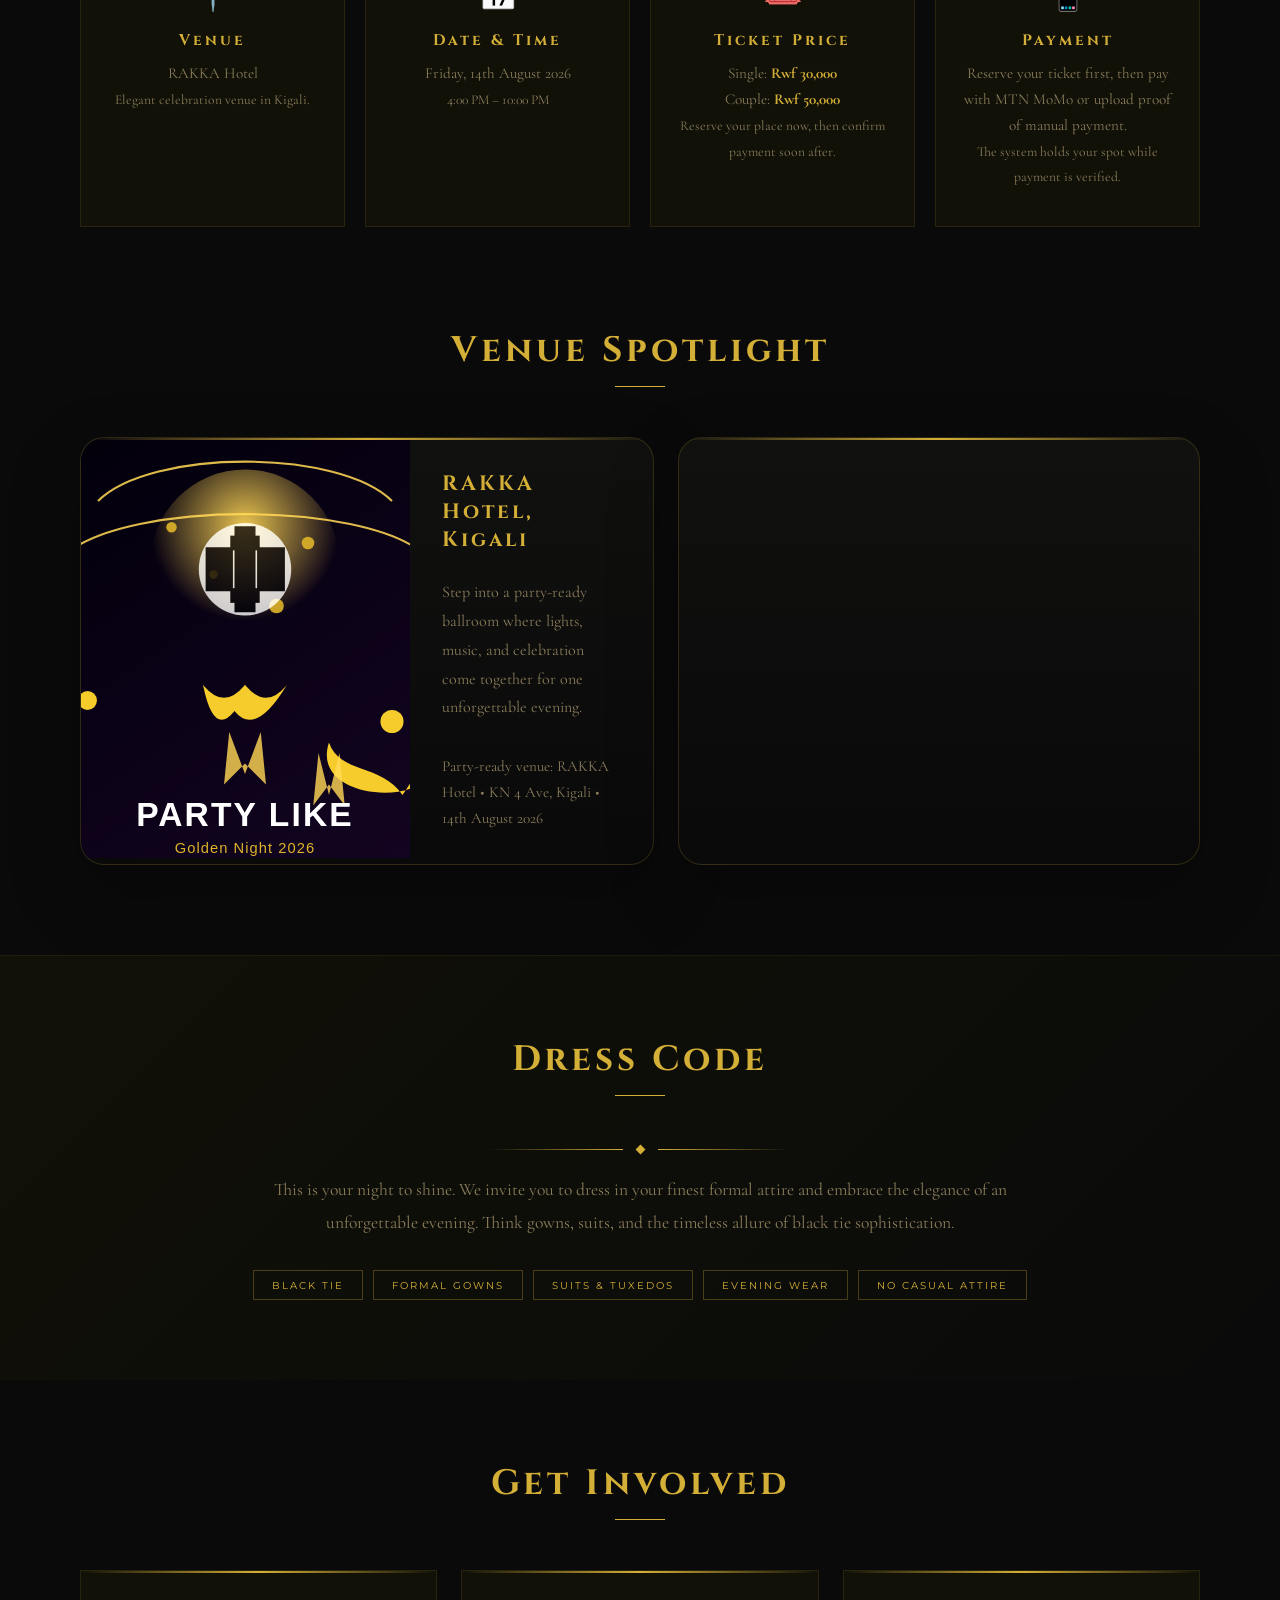
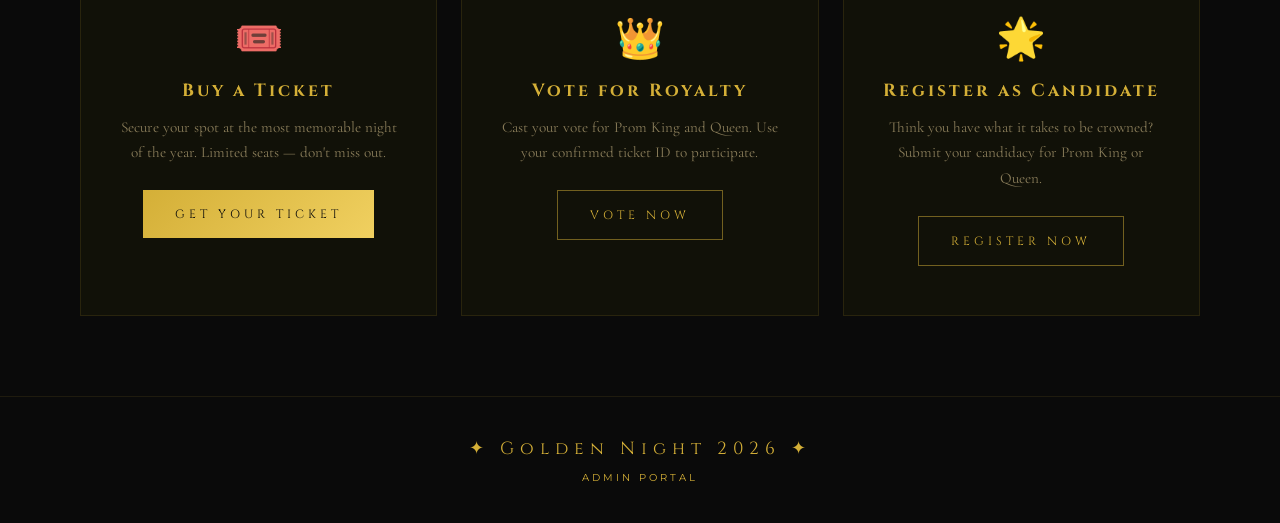
==== commit ea4c2119: "Apply single/couple pricing, admin payment review, and landing image updates" ====
--- a/index.html
+++ b/index.html
@@ -366,10 +366,14 @@
     }
 
     .venue-card {
-      background: var(--black-mid);
-      border: 1px solid rgba(212,175,55,0.12);
+      background: linear-gradient(180deg, rgba(17,17,16,0.98), rgba(10,10,10,0.95));
+      border: 1px solid rgba(212,175,55,0.18);
       overflow: hidden;
       position: relative;
+      border-radius: 24px;
+      box-shadow: 0 28px 70px rgba(0,0,0,0.25);
+      display: grid;
+      grid-template-columns: 1.35fr 1fr;
     }
 
     .venue-card::before {
@@ -385,28 +389,49 @@
 
     .venue-photo {
       width: 100%;
-      height: 320px;
+      min-height: 420px;
       object-fit: cover;
       display: block;
-      filter: saturate(0.95) contrast(1.05);
+      filter: saturate(1.05) contrast(1.1);
+      background: #111;
+    }
+
+    .venue-map {
+      border: 0;
+      width: 100%;
+      min-height: 420px;
+      display: block;
+      filter: grayscale(0.35) contrast(1.05);
+      aspect-ratio: 16 / 9;
     }
 
     .venue-copy {
-      padding: 24px;
+      padding: 32px;
+      display: flex;
+      flex-direction: column;
+      justify-content: center;
+      gap: 16px;
     }
 
     .venue-copy h3 {
       font-family:'Cinzel',serif;
-      font-size:1.1rem;
+      font-size:1.3rem;
       color:var(--gold);
       letter-spacing:3px;
-      margin-bottom:10px;
+      margin-bottom:8px;
     }
 
     .venue-copy p {
       color:var(--text-dim);
       line-height:1.8;
       margin-bottom:12px;
+    }
+
+    .venue-caption {
+      color:var(--text-dim);
+      font-size:0.95rem;
+      line-height:1.7;
+      margin-top:4px;
     }
 
     .venue-note {
@@ -421,7 +446,7 @@
       border: 0;
       width: 100%;
       height: 100%;
-      min-height: 468px;
+      min-height: 420px;
       display: block;
       filter: grayscale(0.35) contrast(1.05);
     }
@@ -683,12 +708,12 @@
     <div class="info-card">
       <span class="info-icon">🎟️</span>
       <h3>Ticket Price</h3>
-      <p>General Admission: <strong style="color:var(--gold)">Rwf 30,000</strong><br/><span style="font-size:0.85rem;color:var(--text-dim)">Register now and complete payment later.</span></p>
+      <p>Single: <strong style="color:var(--gold)">Rwf 30,000</strong><br/>Couple: <strong style="color:var(--gold)">Rwf 50,000</strong><br/><span style="font-size:0.85rem;color:var(--text-dim)">Reserve your place now, then confirm payment soon after.</span></p>
     </div>
     <div class="info-card">
       <span class="info-icon">📱</span>
       <h3>Payment</h3>
-      <p>Reserve your ticket first, then pay at your convenience.<br/><span style="font-size:0.85rem;color:var(--text-dim)">MoMo prompt and manual proof options are available.</span></p>
+      <p>Reserve your ticket first, then pay with MTN MoMo or upload proof of manual payment.<br/><span style="font-size:0.85rem;color:var(--text-dim)">The system holds your spot while payment is verified.</span></p>
     </div>
   </div>
 </section>
@@ -700,12 +725,11 @@
   <h2 class="section-title">Venue Spotlight</h2>
   <div class="venue-wrap">
     <article class="venue-card">
-      <img class="venue-photo" src="assets/images/rakka-hotel.svg" alt="RAKKA Hotel venue preview for Golden Night 2026">
+      <img class="venue-photo" src="assets/images/party-night.svg" alt="Golden Night party celebration illustration">
       <div class="venue-copy">
-        <h3>RAKKA Hotel Atmosphere</h3>
-        <p>Golden Night 2026 is being styled around the elegance of RAKKA Hotel: polished, glamorous, and made for a memorable evening from the first welcome to the final dance.</p>
-        <p>Expect a refined setting with premium lighting, great energy, and a celebration that feels truly special from start to finish.</p>
-        <div class="venue-note">An unforgettable evening awaits at RAKKA Hotel.</div>
+        <h3>RAKKA Hotel, Kigali</h3>
+        <p>Step into a party-ready ballroom where lights, music, and celebration come together for one unforgettable evening.</p>
+        <div class="venue-caption">Party-ready venue: RAKKA Hotel • KN 4 Ave, Kigali • 14th August 2026</div>
       </div>
     </article>
 
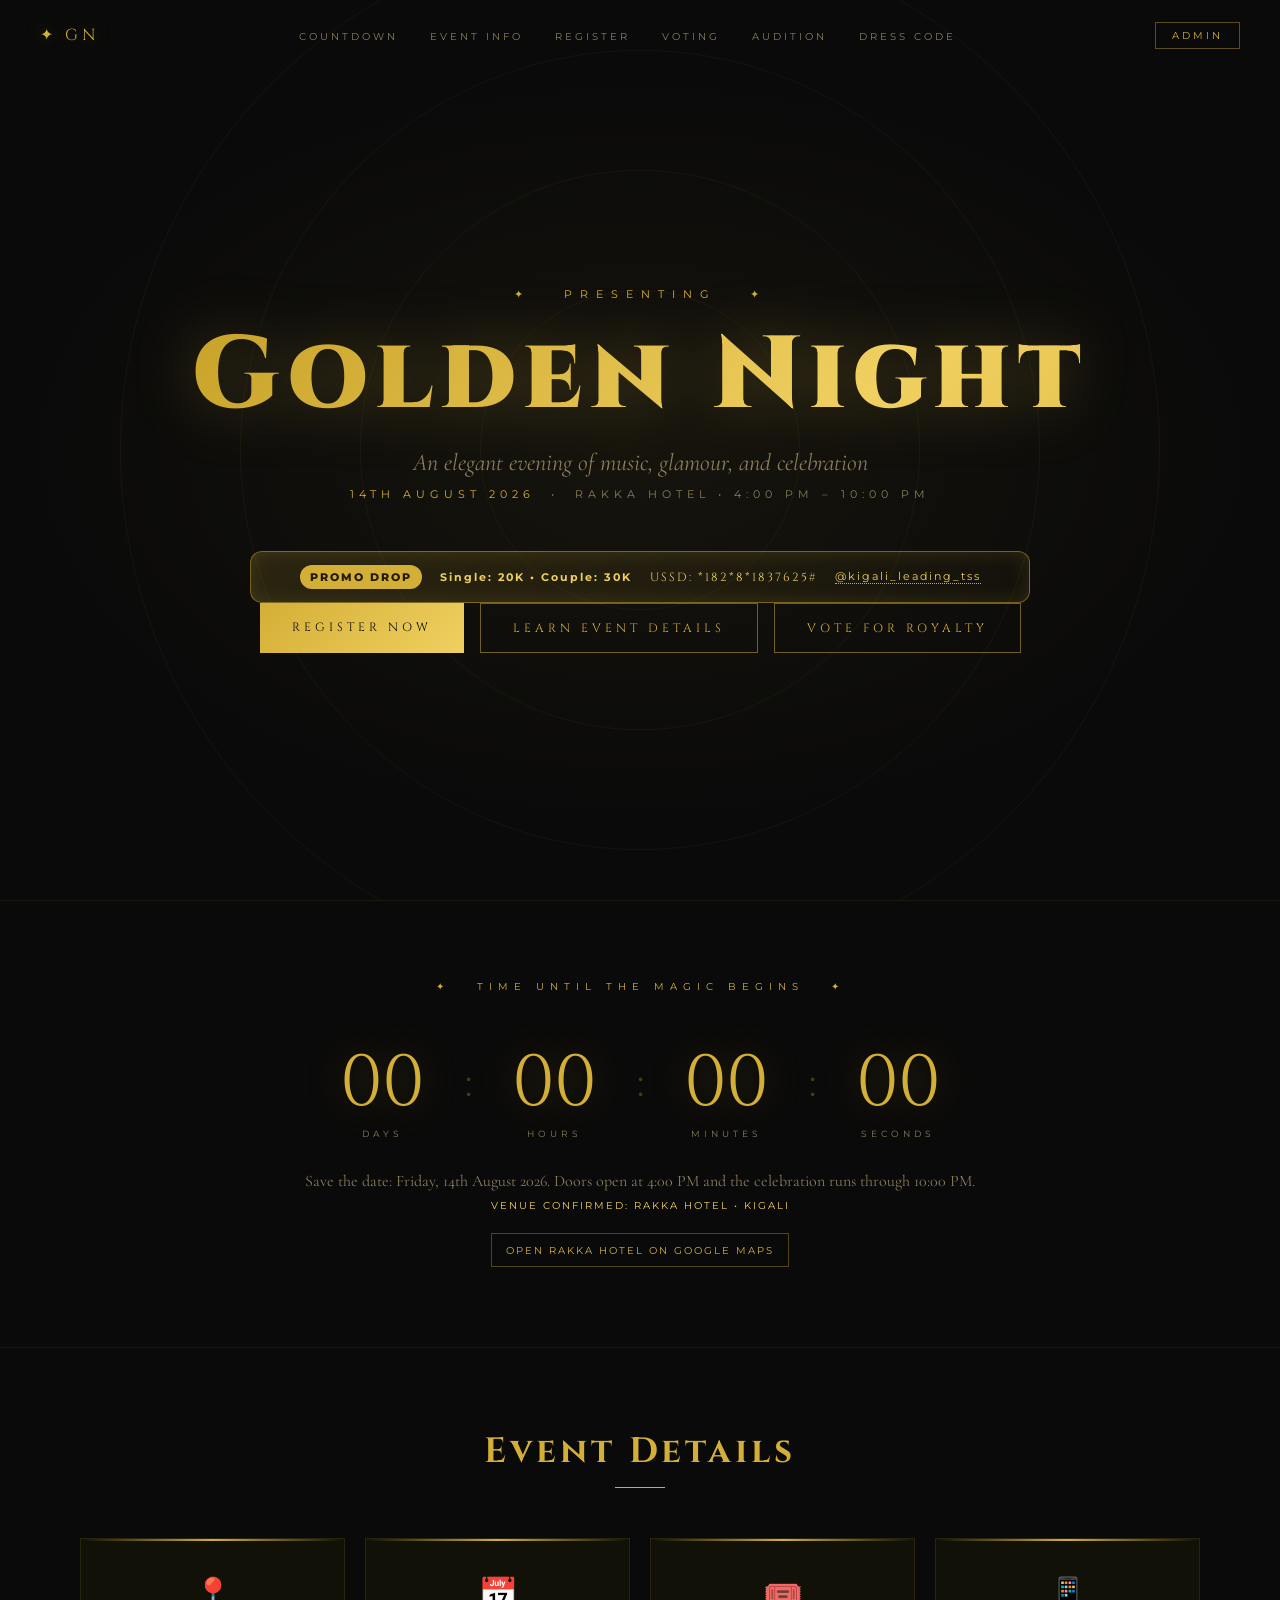
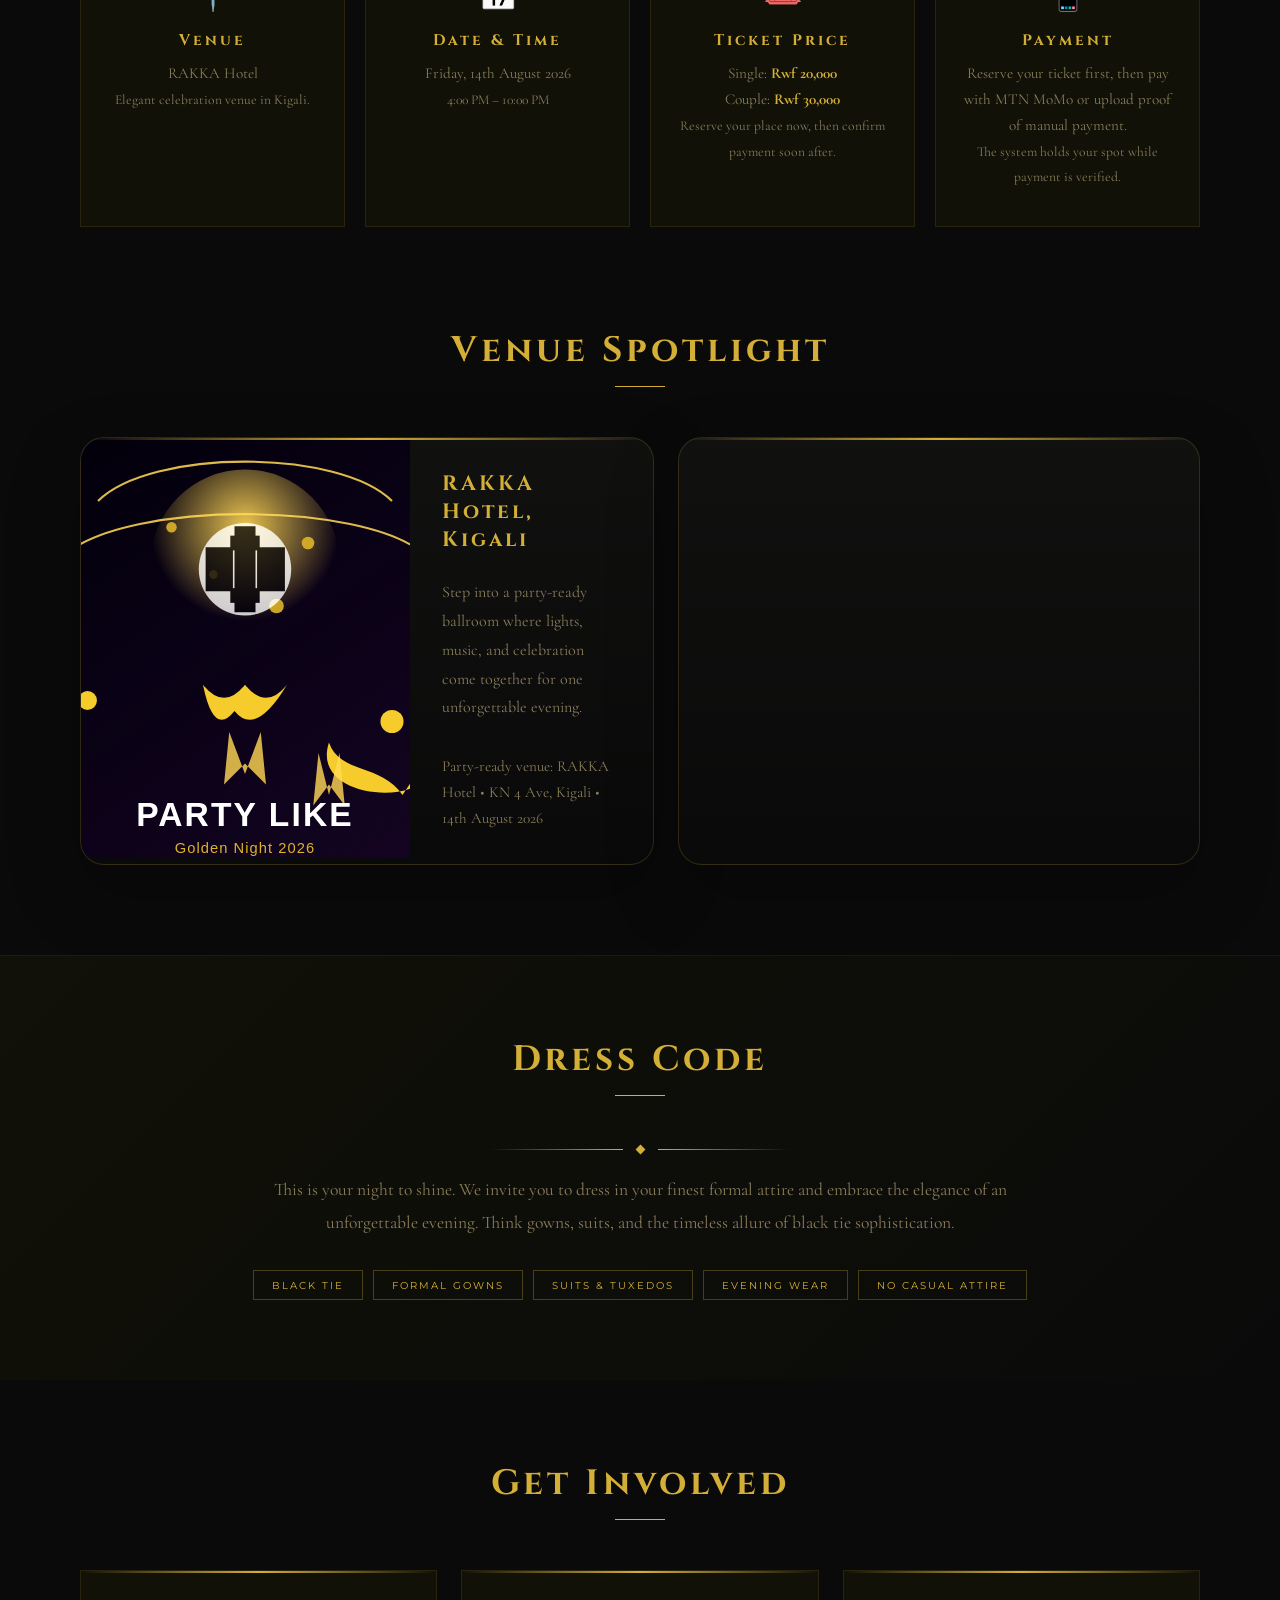
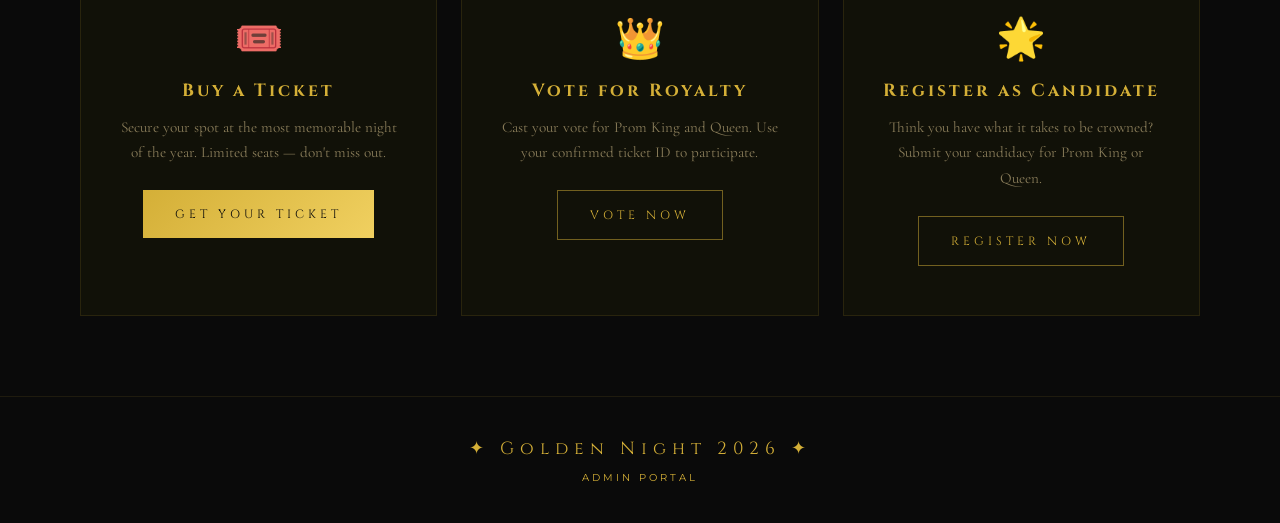
==== commit 8847136e: "Promote discounted manual payment flow and school social link" ====
--- a/index.html
+++ b/index.html
@@ -213,6 +213,51 @@
     }
 
     .hero-date span { color: var(--gold); }
+
+    .promo-strip {
+      margin: 24px auto 0;
+      max-width: 780px;
+      padding: 13px 20px;
+      border-radius: 12px;
+      border: 1px solid rgba(212,175,55,0.5);
+      background: linear-gradient(90deg, rgba(212,175,55,0.14), rgba(212,175,55,0.03));
+      display: flex;
+      align-items: center;
+      justify-content: center;
+      gap: 18px;
+      flex-wrap: wrap;
+      font-family: 'Montserrat', sans-serif;
+      font-size: 0.68rem;
+      letter-spacing: 2px;
+      color: var(--text);
+      box-shadow: inset 0 0 20px rgba(212,175,55,0.16);
+    }
+
+    .promo-strip .tag {
+      padding: 5px 10px;
+      background: var(--gold);
+      color: #221A02;
+      font-weight: 800;
+      letter-spacing: 2px;
+      border-radius: 999px;
+    }
+
+    .promo-strip .price { color: var(--gold-light); font-weight: 700; }
+
+    .promo-strip .ussd {
+      color: var(--gold-light);
+      font-family: 'Cinzel', serif;
+      font-size: 0.74rem;
+      letter-spacing: 2px;
+    }
+
+    .promo-strip a {
+      color: var(--gold-light);
+      text-decoration: none;
+      border-bottom: 1px dotted rgba(240,208,96,0.8);
+    }
+
+    .promo-strip a:hover { color: var(--gold); }
 
     @keyframes fadeUp {
       from { opacity:0; transform:translateY(30px); }
@@ -659,6 +704,13 @@
     <h1 class="hero-title">Golden Night</h1>
     <p class="hero-sub">An elegant evening of music, glamour, and celebration</p>
     <p class="hero-date"><span>14th August 2026</span> &nbsp;•&nbsp; RAKKA Hotel • 4:00 PM – 10:00 PM</p>
+
+    <div class="promo-strip">
+      <span class="tag">PROMO DROP</span>
+      <span class="price">Single: 20K • Couple: 30K</span>
+      <span class="ussd">USSD: *182*8*1837625#</span>
+      <a href="https://www.instagram.com/kigali_leading_tss?igsh=bnNidXgxZ3p5ZWs0&utm_source=qr" target="_blank" rel="noopener">@kigali_leading_tss</a>
+    </div>
 
     <div class="hero-btns">
       <a href="public/buy-ticket.php" class="btn-cta btn-primary">Register Now</a>
@@ -708,7 +760,7 @@
     <div class="info-card">
       <span class="info-icon">🎟️</span>
       <h3>Ticket Price</h3>
-      <p>Single: <strong style="color:var(--gold)">Rwf 30,000</strong><br/>Couple: <strong style="color:var(--gold)">Rwf 50,000</strong><br/><span style="font-size:0.85rem;color:var(--text-dim)">Reserve your place now, then confirm payment soon after.</span></p>
+      <p>Single: <strong style="color:var(--gold)">Rwf 20,000</strong><br/>Couple: <strong style="color:var(--gold)">Rwf 30,000</strong><br/><span style="font-size:0.85rem;color:var(--text-dim)">Reserve your place now, then confirm payment soon after.</span></p>
     </div>
     <div class="info-card">
       <span class="info-icon">📱</span>
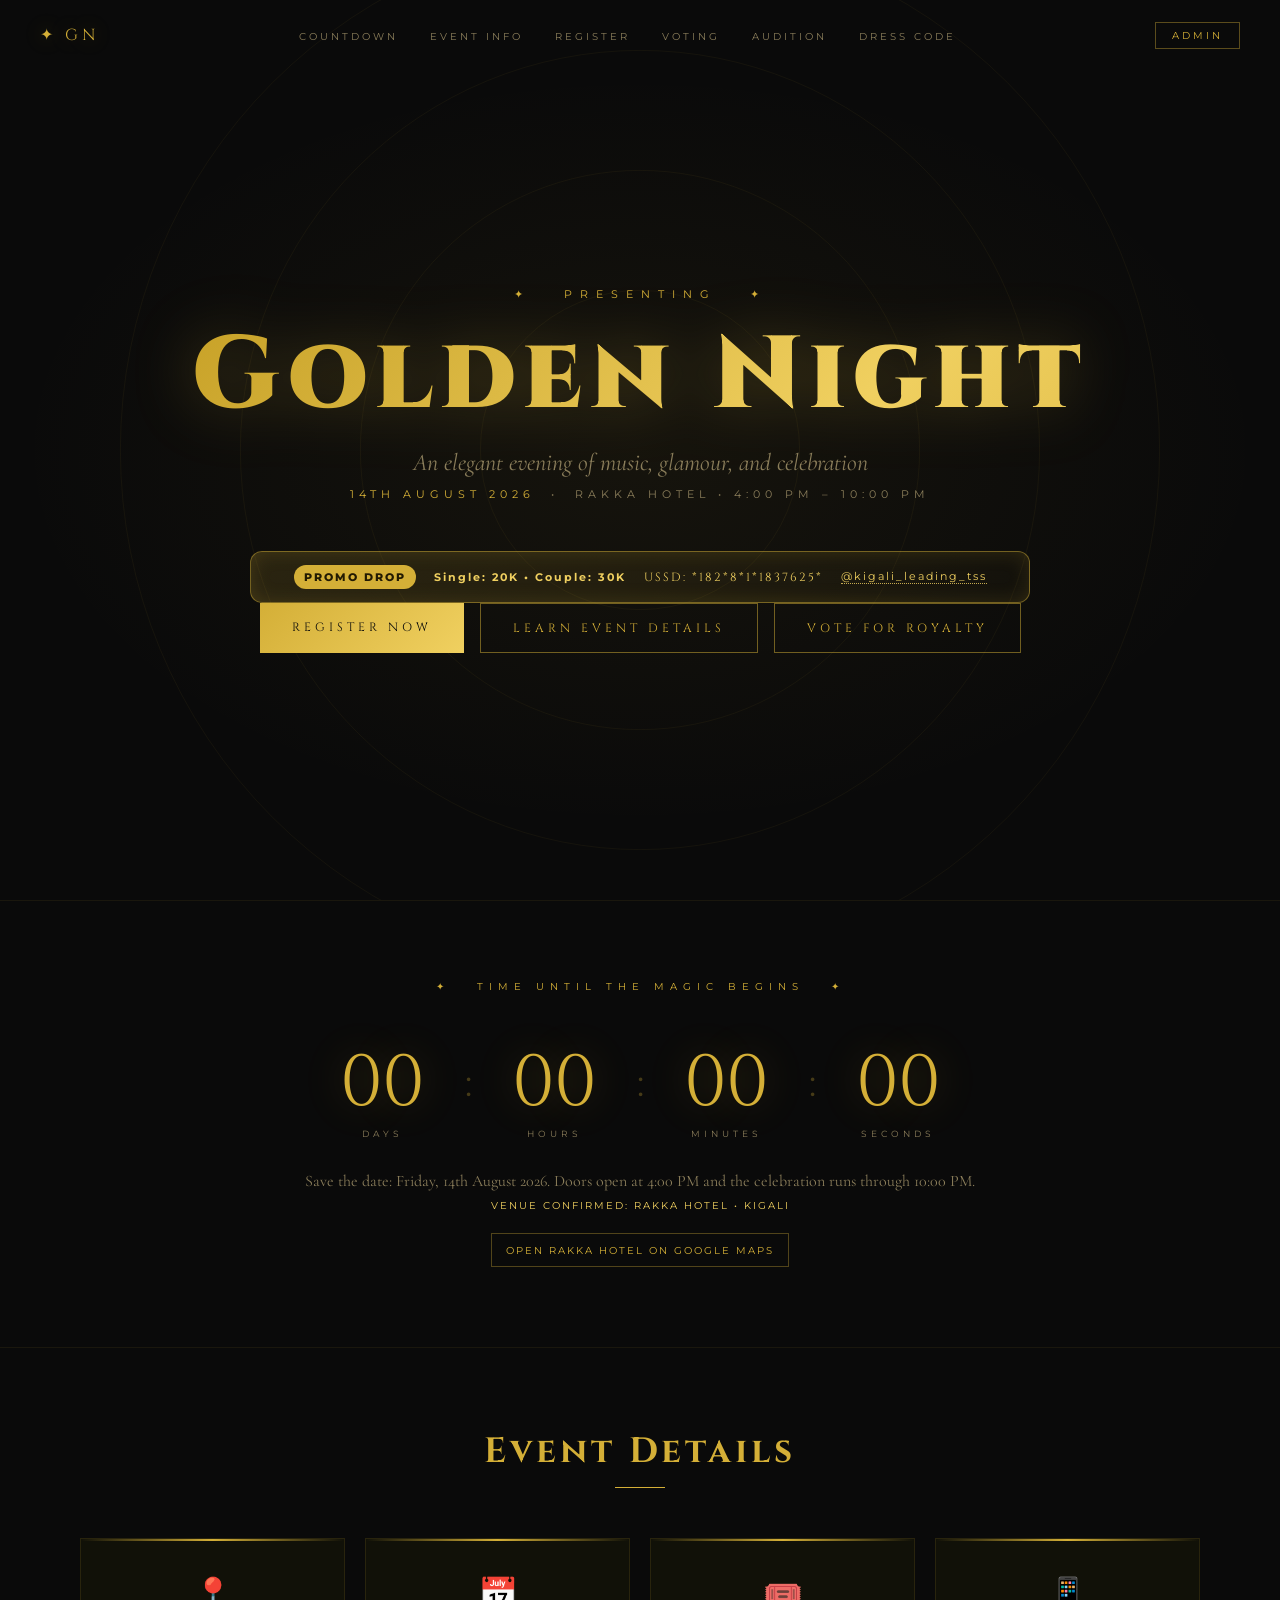
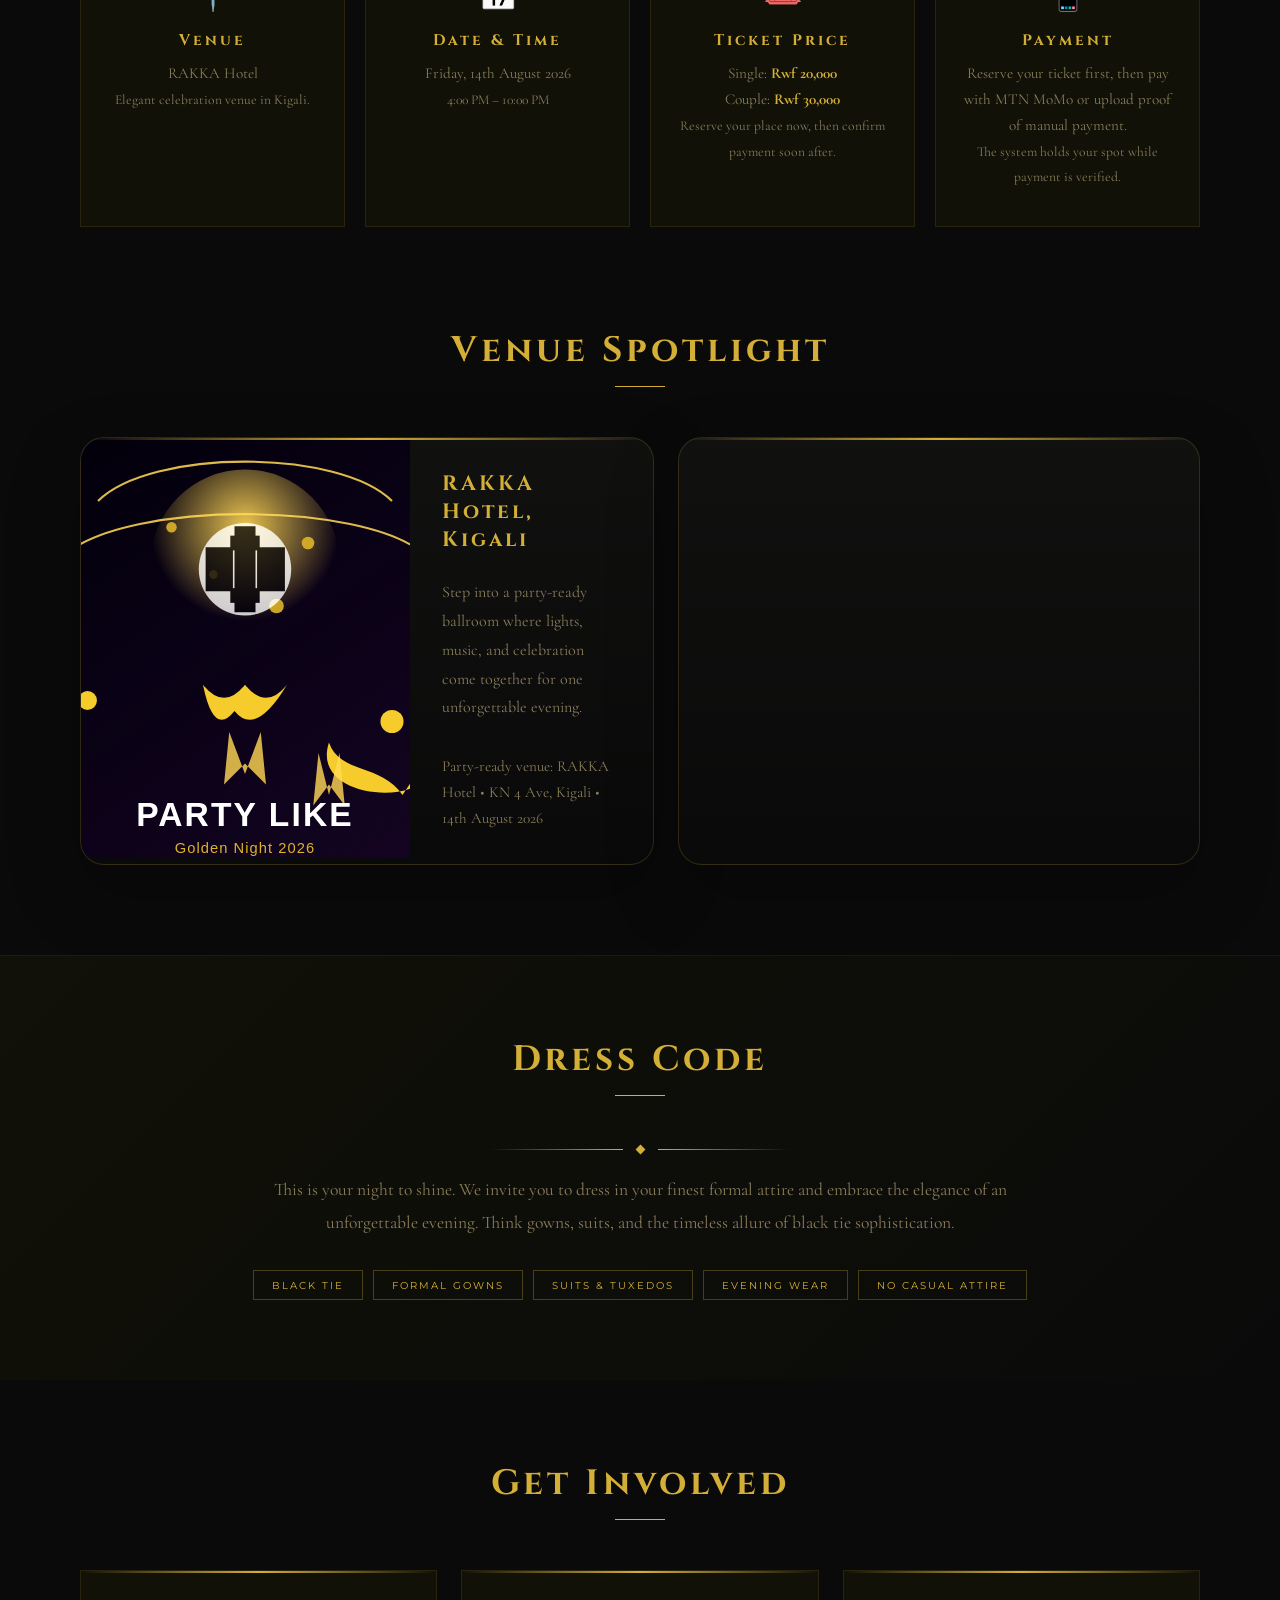
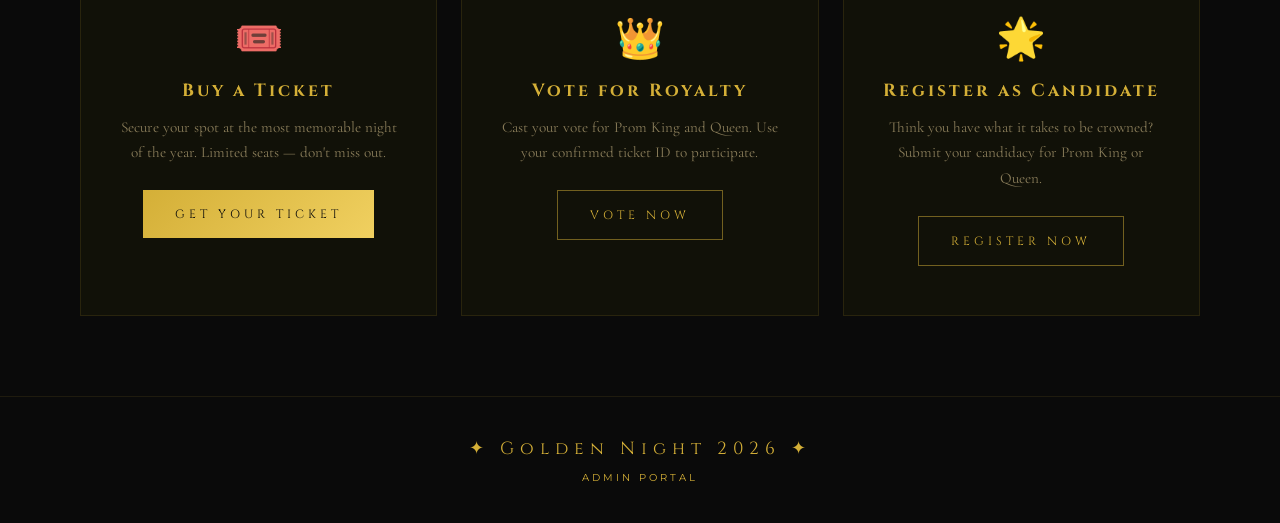
==== commit eefa85da: "Fix USSD payment shortcut to Kenny MTN format" ====
--- a/index.html
+++ b/index.html
@@ -708,7 +708,7 @@
     <div class="promo-strip">
       <span class="tag">PROMO DROP</span>
       <span class="price">Single: 20K • Couple: 30K</span>
-      <span class="ussd">USSD: *182*8*1837625#</span>
+      <span class="ussd">USSD: *182*8*1*1837625*</span>
       <a href="https://www.instagram.com/kigali_leading_tss?igsh=bnNidXgxZ3p5ZWs0&utm_source=qr" target="_blank" rel="noopener">@kigali_leading_tss</a>
     </div>
 
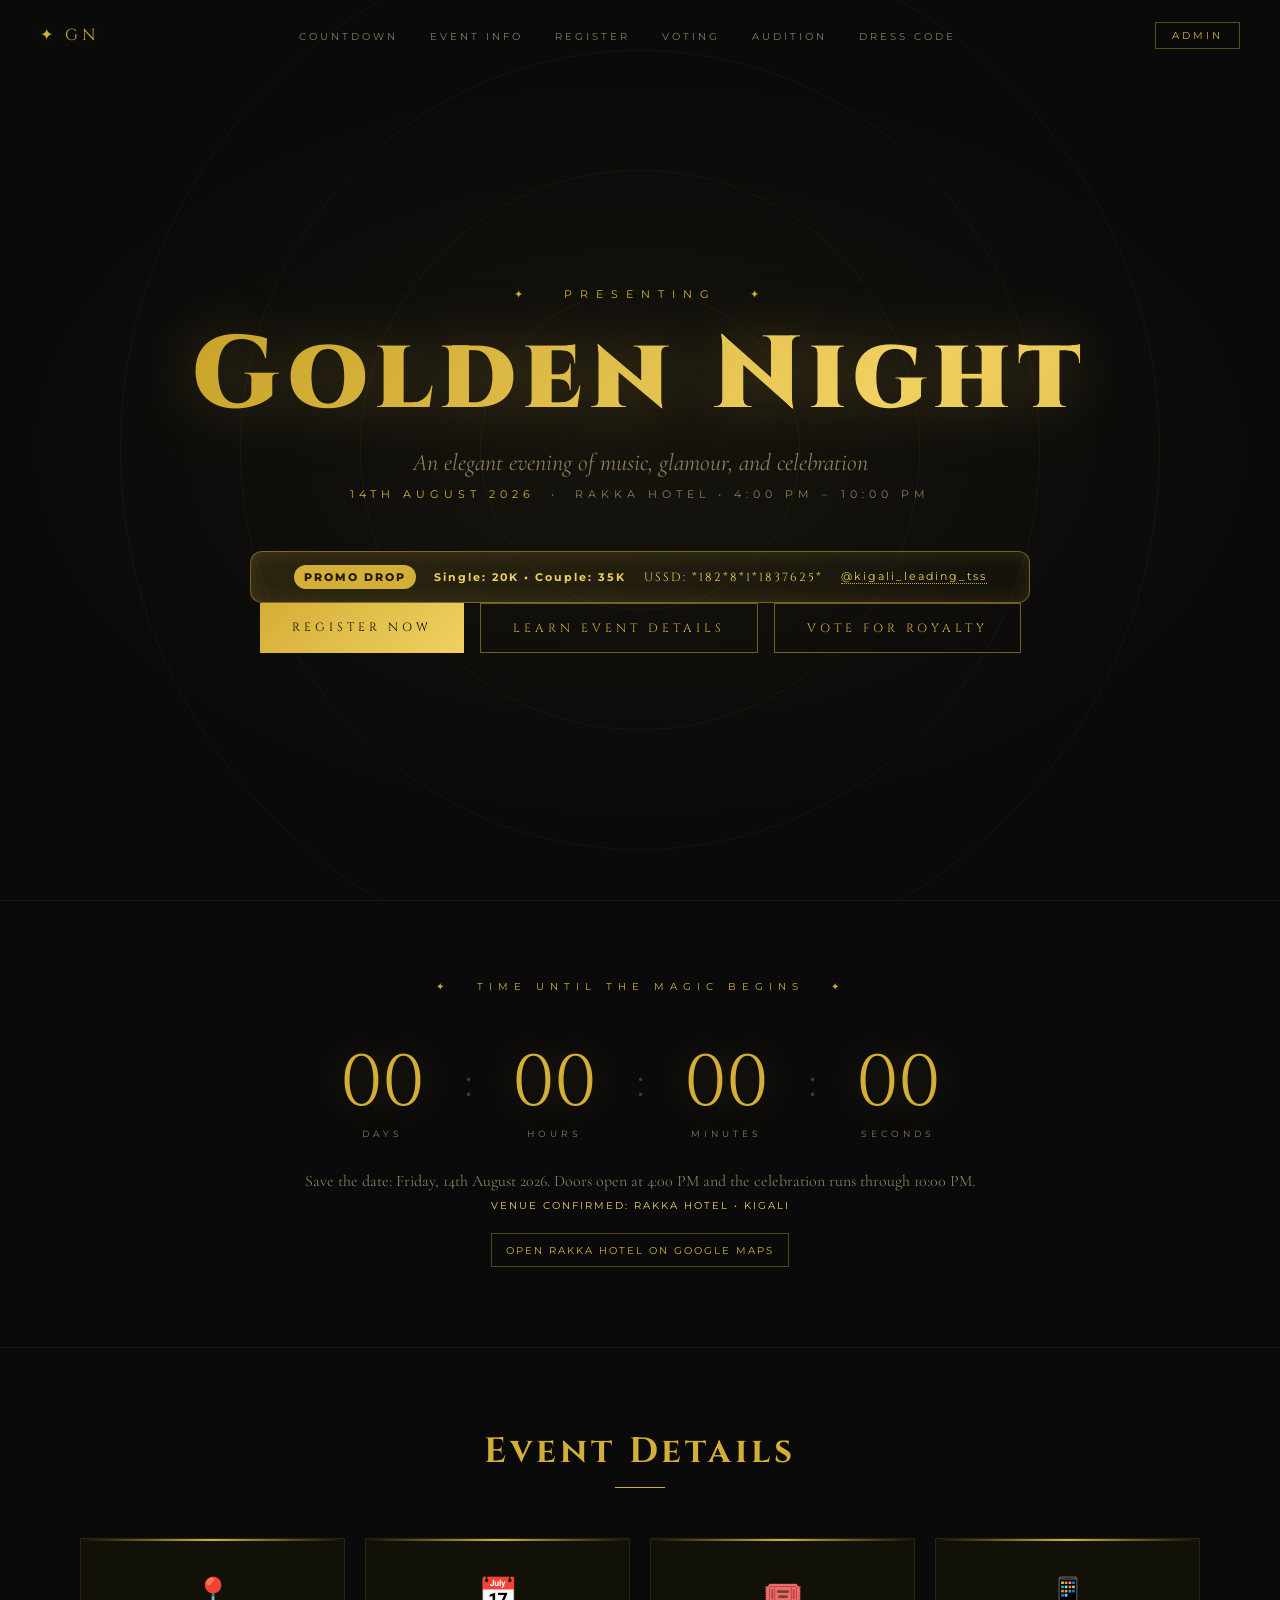
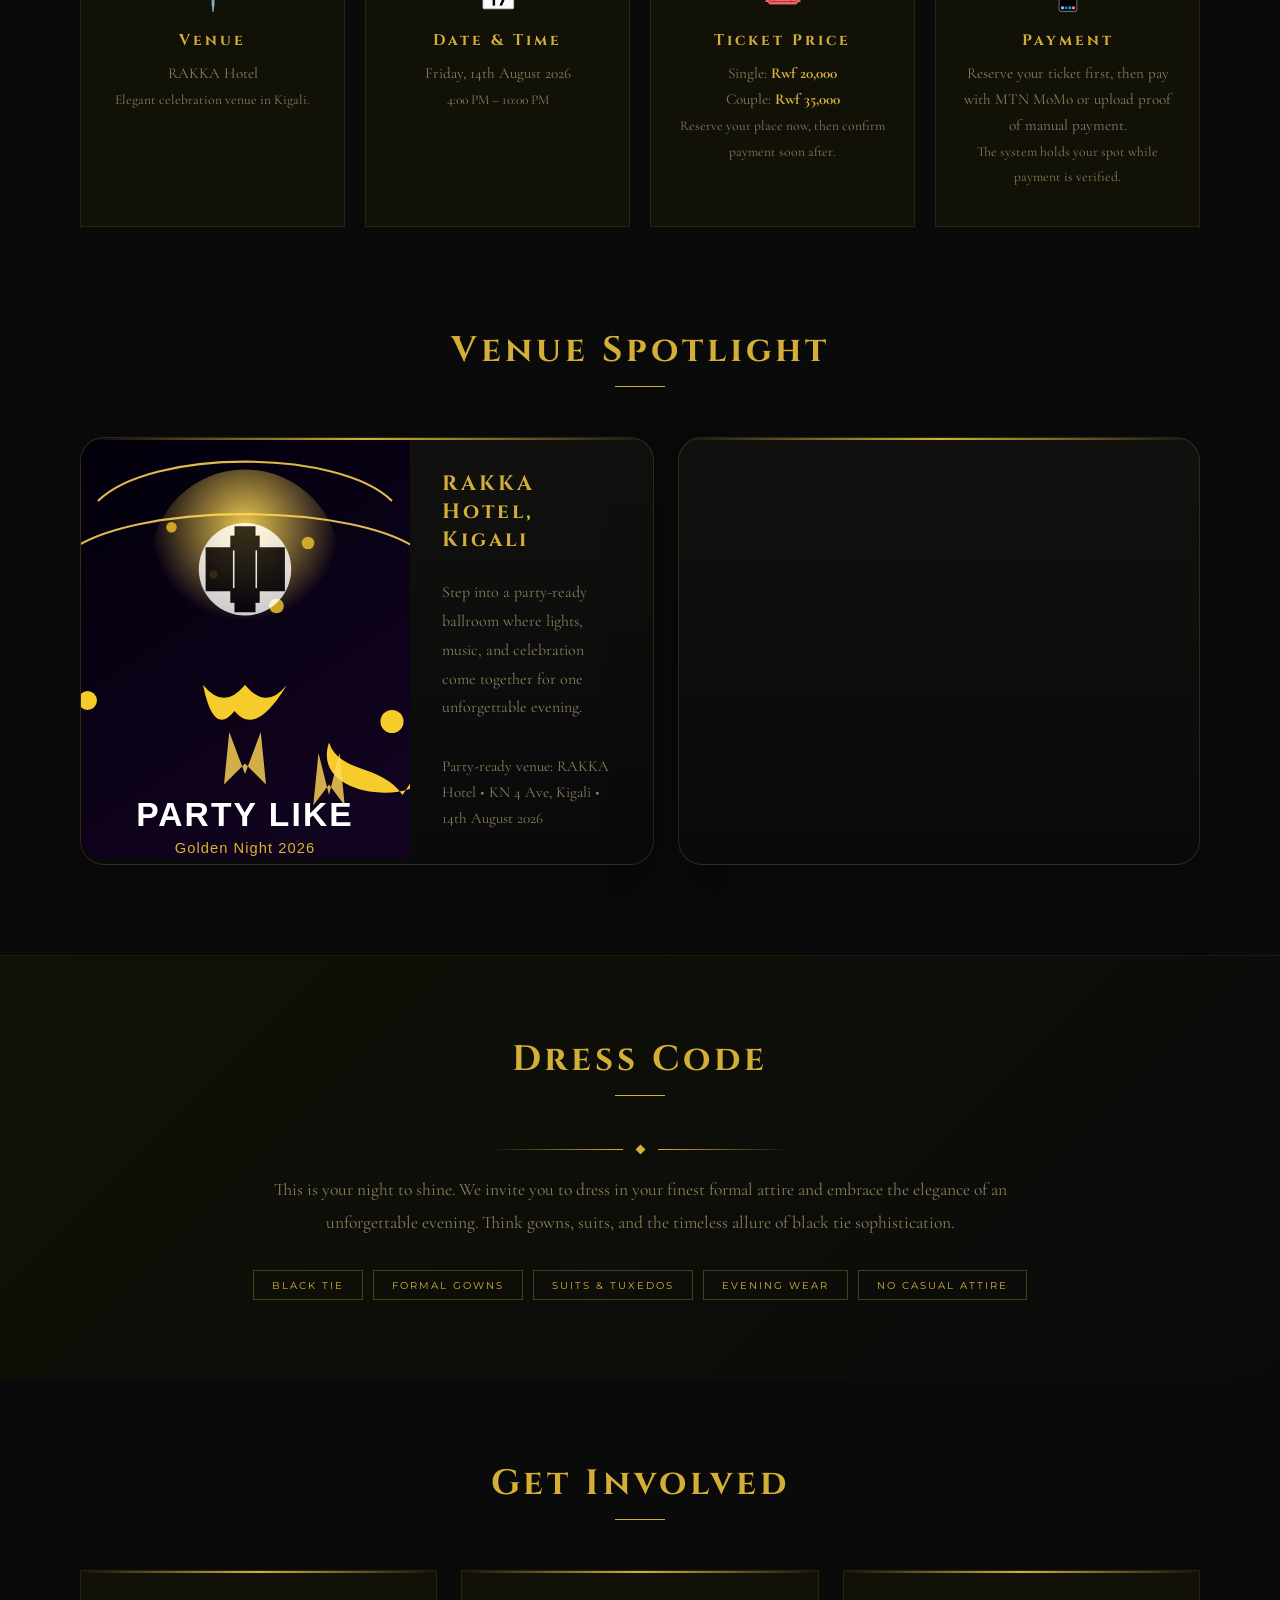
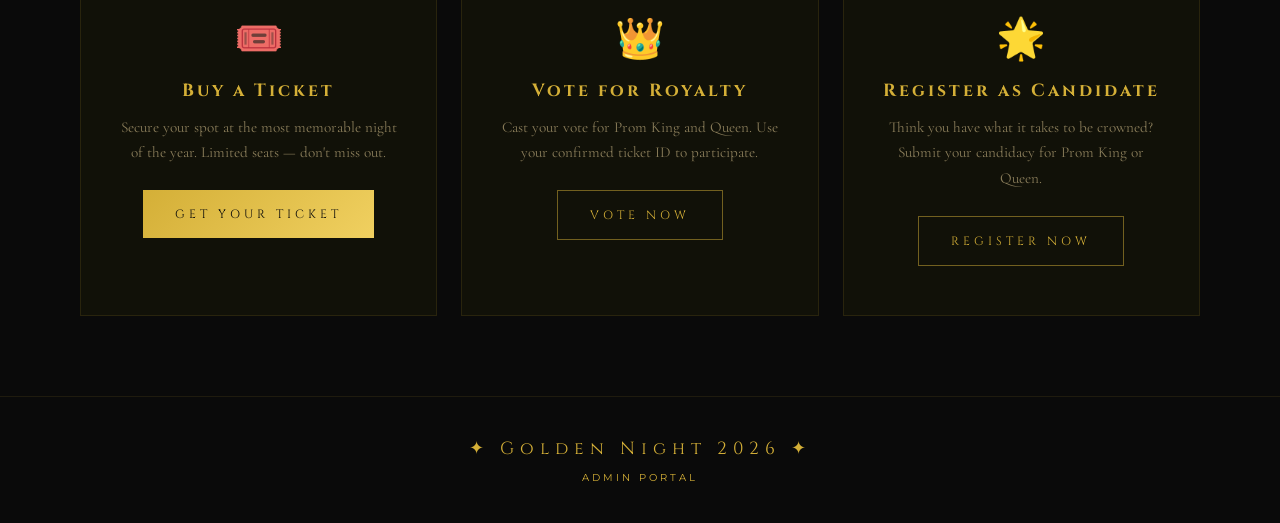
==== commit 050b9314: "Set couple promo rate to 35K" ====
--- a/index.html
+++ b/index.html
@@ -707,7 +707,7 @@
 
     <div class="promo-strip">
       <span class="tag">PROMO DROP</span>
-      <span class="price">Single: 20K • Couple: 30K</span>
+      <span class="price">Single: 20K • Couple: 35K</span>
       <span class="ussd">USSD: *182*8*1*1837625*</span>
       <a href="https://www.instagram.com/kigali_leading_tss?igsh=bnNidXgxZ3p5ZWs0&utm_source=qr" target="_blank" rel="noopener">@kigali_leading_tss</a>
     </div>
@@ -760,7 +760,7 @@
     <div class="info-card">
       <span class="info-icon">🎟️</span>
       <h3>Ticket Price</h3>
-      <p>Single: <strong style="color:var(--gold)">Rwf 20,000</strong><br/>Couple: <strong style="color:var(--gold)">Rwf 30,000</strong><br/><span style="font-size:0.85rem;color:var(--text-dim)">Reserve your place now, then confirm payment soon after.</span></p>
+      <p>Single: <strong style="color:var(--gold)">Rwf 20,000</strong><br/>Couple: <strong style="color:var(--gold)">Rwf 35,000</strong><br/><span style="font-size:0.85rem;color:var(--text-dim)">Reserve your place now, then confirm payment soon after.</span></p>
     </div>
     <div class="info-card">
       <span class="info-icon">📱</span>
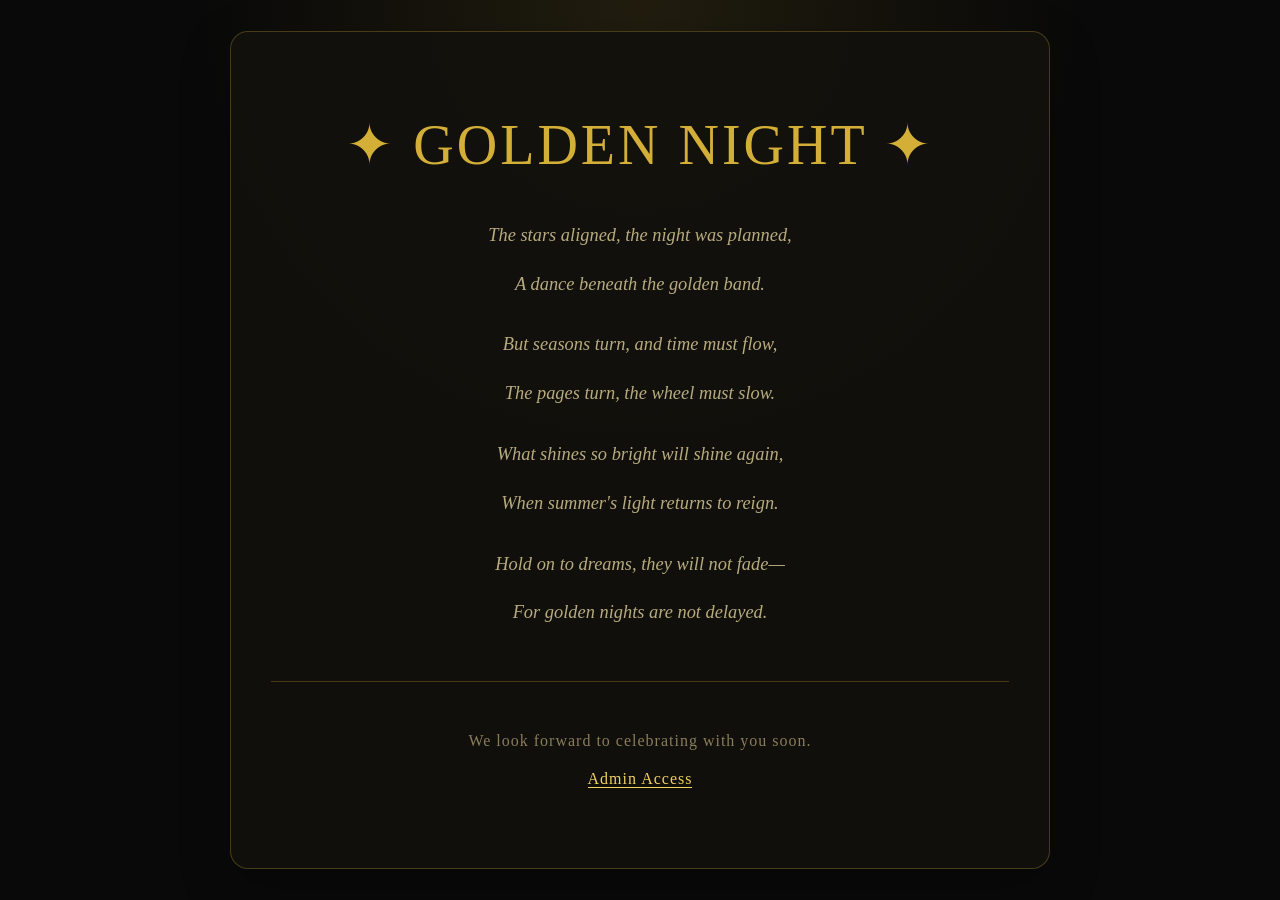
==== commit 782b64d0: "Deploy poetic postponement messaging - Replace homepage with 4-stanza poem suggesting postponement t" ====
--- a/index.html
+++ b/index.html
@@ -1,938 +1,54 @@
 <!DOCTYPE html>
 <html lang="en">
 <head>
-  <meta charset="UTF-8"/>
-  <meta name="viewport" content="width=device-width, initial-scale=1.0"/>
-  <title>Golden Night 2026 — Prom Night</title>
-  <link href="https://fonts.googleapis.com/css2?family=Cinzel:wght@400;600;900&family=Cormorant+Garamond:ital,wght@0,300;0,400;0,600;1,300;1,400&family=Montserrat:wght@300;400;500&display=swap" rel="stylesheet"/>
+  <meta charset="UTF-8" />
+  <meta name="viewport" content="width=device-width, initial-scale=1.0" />
+  <title>Golden Night — Coming Soon</title>
   <style>
-    /* =========================================
-       VARIABLES & RESET
-    ========================================= */
-    :root {
-      --gold:      #D4AF37;
-      --gold-light:#f0d060;
-      --gold-dark: #b8921a;
-      --gold-dim:  rgba(212,175,55,0.12);
-      --gold-glow: rgba(212,175,55,0.4);
-      --black:     #0a0a0a;
-      --black-mid: #111108;
-      --black-soft:#1a1a10;
-      --text:      #e8e0cc;
-      --text-dim:  #8a7d5a;
-    }
-
-    *, *::before, *::after { margin:0; padding:0; box-sizing:border-box; }
-    html { scroll-behavior: smooth; }
-    body { background:var(--black); color:var(--text); font-family:'Cormorant Garamond',serif; overflow-x:hidden; }
-
-    /* =========================================
-       NAVBAR
-    ========================================= */
-    nav {
-      position: fixed; top:0; left:0; right:0; z-index:500;
-      display: flex; align-items:center; justify-content:space-between;
-      padding: 0 40px; height: 70px;
-      background: transparent;
-      transition: background 0.4s ease, border-bottom 0.4s;
-    }
-
-    nav.scrolled {
-      background: rgba(10,10,10,0.96);
-      border-bottom: 1px solid rgba(212,175,55,0.15);
-      backdrop-filter: blur(10px);
-    }
-
-    .nav-logo {
-      font-family: 'Cinzel', serif;
-      font-size: 1rem;
-      letter-spacing: 4px;
-      color: var(--gold);
-      text-decoration: none;
-      text-shadow: 0 0 20px var(--gold-glow);
-    }
-
-    .nav-links {
-      display: flex;
-      list-style: none;
-      gap: 32px;
-      align-items: center;
-    }
-
-    .nav-links a {
-      font-family: 'Montserrat', sans-serif;
-      font-size: 0.62rem;
-      letter-spacing: 3px;
-      text-transform: uppercase;
-      color: var(--text-dim);
-      text-decoration: none;
-      transition: color 0.3s;
-    }
-
-    .nav-links a:hover { color: var(--gold); }
-
-    .nav-admin {
-      font-family: 'Montserrat', sans-serif;
-      font-size: 0.6rem;
-      letter-spacing: 3px;
-      text-transform: uppercase;
-      color: var(--gold);
-      text-decoration: none;
-      border: 1px solid rgba(212,175,55,0.4);
-      padding: 7px 16px;
-      transition: all 0.3s;
-    }
-
-    .nav-admin:hover { background: var(--gold-dim); border-color: var(--gold); }
-
-    /* Hamburger */
-    .hamburger {
-      display: none;
-      flex-direction: column;
-      gap: 5px;
-      cursor: pointer;
-      padding: 4px;
-    }
-
-    .hamburger span {
-      display: block; width: 24px; height: 2px;
-      background: var(--gold); transition: all 0.3s;
-    }
-
-    /* Mobile menu */
-    .mobile-nav {
-      display: none;
-      position: fixed; top: 70px; left:0; right:0;
-      background: rgba(10,10,10,0.98);
-      border-bottom: 1px solid rgba(212,175,55,0.15);
-      padding: 20px 40px;
-      z-index: 499;
-      flex-direction: column;
-      gap: 16px;
-    }
-
-    .mobile-nav.open { display: flex; }
-
-    .mobile-nav a {
-      font-family: 'Montserrat', sans-serif;
-      font-size: 0.72rem;
-      letter-spacing: 3px;
-      text-transform: uppercase;
-      color: var(--text-dim);
-      text-decoration: none;
-      padding: 8px 0;
-      border-bottom: 1px solid rgba(212,175,55,0.08);
-      transition: color 0.3s;
-    }
-
-    .mobile-nav a:hover { color: var(--gold); }
-    .mobile-nav a:last-child { border-bottom: none; color: var(--gold); }
-
-    @media (max-width: 860px) {
-      nav { padding: 0 24px; }
-      .nav-links, .nav-admin { display: none; }
-      .hamburger { display: flex; }
-    }
-
-    /* =========================================
-       HERO SECTION
-    ========================================= */
-    .hero {
-      min-height: 100vh;
-      display: flex; align-items:center; justify-content:center;
-      text-align: center;
-      position: relative; overflow: hidden;
-      padding: 120px 24px 80px;
-    }
-
-    /* Radial glow bg */
-    .hero::before {
-      content: '';
-      position: absolute; inset: 0;
-      background: radial-gradient(ellipse 70% 60% at 50% 50%, rgba(212,175,55,0.06) 0%, transparent 70%);
-      pointer-events: none;
-    }
-
-    /* Expanding rings */
-    .ring {
-      position: absolute; border-radius:50%;
-      border: 1px solid rgba(212,175,55,0.07);
-      animation: ringExpand 8s ease-out infinite;
-      pointer-events: none;
-      top: 50%; left: 50%;
-      transform: translate(-50%, -50%) scale(0.8);
-    }
-    .ring:nth-child(1){ width:400px;  height:400px;  animation-delay:0s; }
-    .ring:nth-child(2){ width:700px;  height:700px;  animation-delay:2s; }
-    .ring:nth-child(3){ width:1000px; height:1000px; animation-delay:4s; }
-    .ring:nth-child(4){ width:1300px; height:1300px; animation-delay:6s; }
-
-    @keyframes ringExpand {
-      0%   { opacity:0; transform:translate(-50%,-50%) scale(0.8); }
-      20%  { opacity:1; }
-      100% { opacity:0; transform:translate(-50%,-50%) scale(1.15); }
-    }
-
-    .hero-inner { position:relative; z-index:2; max-width:900px; }
-
-    .hero-eyebrow {
-      font-family: 'Montserrat', sans-serif;
-      font-size: 0.68rem; letter-spacing: 8px; text-transform: uppercase;
-      color: var(--gold); margin-bottom: 24px;
-      display: flex; align-items:center; justify-content:center; gap: 16px;
-      opacity:0; animation: fadeUp 1s 0.3s ease forwards;
-    }
-
-    .hero-title {
-      font-family: 'Cinzel', serif;
-      font-size: clamp(3rem, 8vw, 7rem);
-      font-weight: 900; line-height:1; letter-spacing: 8px;
-      color: transparent;
-      background: linear-gradient(135deg, #c8a228, #f0d060, #D4AF37, #b8921a, #f0d060);
-      background-size: 300% 300%;
-      -webkit-background-clip: text; background-clip: text;
-      opacity:0; animation: fadeUp 1.2s 0.5s ease forwards, shimmer 6s 1.5s ease infinite;
-      filter: drop-shadow(0 0 30px rgba(212,175,55,0.3));
-    }
-
-    @keyframes shimmer { 0%,100%{background-position:0% 50%} 50%{background-position:100% 50%} }
-
-    .hero-sub {
-      font-family: 'Cormorant Garamond', serif;
-      font-size: clamp(1.1rem, 2.5vw, 1.5rem);
-      font-style: italic; color: var(--text-dim);
-      margin: 20px 0 10px;
-      opacity:0; animation: fadeUp 1s 0.8s ease forwards;
-    }
-
-    .hero-date {
-      font-family: 'Montserrat', sans-serif;
-      font-size: 0.68rem; letter-spacing: 5px; text-transform: uppercase;
-      color: var(--text-dim); margin-bottom: 50px;
-      opacity:0; animation: fadeUp 1s 1s ease forwards;
-    }
-
-    .hero-date span { color: var(--gold); }
-
-    .promo-strip {
-      margin: 24px auto 0;
-      max-width: 780px;
-      padding: 13px 20px;
-      border-radius: 12px;
-      border: 1px solid rgba(212,175,55,0.5);
-      background: linear-gradient(90deg, rgba(212,175,55,0.14), rgba(212,175,55,0.03));
-      display: flex;
-      align-items: center;
-      justify-content: center;
-      gap: 18px;
-      flex-wrap: wrap;
-      font-family: 'Montserrat', sans-serif;
-      font-size: 0.68rem;
-      letter-spacing: 2px;
-      color: var(--text);
-      box-shadow: inset 0 0 20px rgba(212,175,55,0.16);
-    }
-
-    .promo-strip .tag {
-      padding: 5px 10px;
-      background: var(--gold);
-      color: #221A02;
-      font-weight: 800;
-      letter-spacing: 2px;
-      border-radius: 999px;
-    }
-
-    .promo-strip .price { color: var(--gold-light); font-weight: 700; }
-
-    .promo-strip .ussd {
-      color: var(--gold-light);
-      font-family: 'Cinzel', serif;
-      font-size: 0.74rem;
-      letter-spacing: 2px;
-    }
-
-    .promo-strip a {
-      color: var(--gold-light);
-      text-decoration: none;
-      border-bottom: 1px dotted rgba(240,208,96,0.8);
-    }
-
-    .promo-strip a:hover { color: var(--gold); }
-
-    @keyframes fadeUp {
-      from { opacity:0; transform:translateY(30px); }
-      to   { opacity:1; transform:translateY(0); }
-    }
-
-    /* CTA Buttons */
-    .hero-btns {
-      display: flex; gap: 16px; justify-content:center; flex-wrap:wrap;
-      opacity:0; animation: fadeUp 1s 1.2s ease forwards;
-    }
-
-    .btn-cta {
-      font-family: 'Cinzel', serif;
-      font-size: 0.75rem; letter-spacing: 4px; text-transform: uppercase;
-      text-decoration: none; padding: 16px 32px;
-      transition: all 0.4s ease; position:relative; overflow:hidden;
-    }
-
-    .btn-primary {
-      background: linear-gradient(135deg, var(--gold), var(--gold-light));
-      color: var(--black);
-    }
-
-    .btn-primary:hover {
-      box-shadow: 0 0 40px rgba(212,175,55,0.5);
-      transform: translateY(-2px);
-    }
-
-    .btn-secondary {
-      background: transparent;
-      color: var(--gold);
-      border: 1px solid rgba(212,175,55,0.5);
-    }
-
-    .btn-secondary:hover {
-      background: var(--gold-dim);
-      border-color: var(--gold);
-      transform: translateY(-2px);
-    }
-
-    /* =========================================
-       COUNTDOWN
-    ========================================= */
-    .countdown-section {
-      padding: 80px 40px;
-      text-align: center;
-      border-top: 1px solid rgba(212,175,55,0.08);
-      border-bottom: 1px solid rgba(212,175,55,0.08);
-    }
-
-    .cd-eyebrow {
-      font-family: 'Montserrat', sans-serif;
-      font-size: 0.6rem; letter-spacing: 6px; text-transform: uppercase;
-      color: var(--gold); margin-bottom: 40px;
-    }
-
-    .cd-grid {
-      display: flex; justify-content:center; gap: 40px; flex-wrap:wrap;
-    }
-
-    .cd-unit { text-align: center; }
-
-    .cd-num {
-      font-family: 'Cinzel', serif;
-      font-size: clamp(2.5rem, 6vw, 4.5rem);
-      color: var(--gold); line-height: 1;
-      text-shadow: 0 0 40px rgba(212,175,55,0.3);
-      animation: cdPulse 2s ease-in-out infinite;
-    }
-
-    @keyframes cdPulse { 0%,100%{text-shadow:0 0 20px rgba(212,175,55,0.2)} 50%{text-shadow:0 0 50px rgba(212,175,55,0.5)} }
-
-    .cd-lbl {
-      font-family: 'Montserrat', sans-serif;
-      font-size: 0.55rem; letter-spacing: 4px; text-transform: uppercase;
-      color: var(--text-dim); margin-top: 8px;
-    }
-
-    .cd-sep {
-      font-family: 'Cinzel', serif;
-      font-size: 2.5rem; color: rgba(212,175,55,0.3);
-      align-self: center; padding-bottom: 20px;
-    }
-
-    /* =========================================
-       INFO CARDS
-    ========================================= */
-    .info-section {
-      padding: 80px 40px;
-      max-width: 1200px; margin: 0 auto;
-    }
-
-    .section-title {
-      font-family: 'Cinzel', serif;
-      font-size: clamp(1.5rem, 3vw, 2.2rem);
-      color: var(--gold); text-align:center; letter-spacing: 4px;
-      margin-bottom: 50px;
-    }
-
-    .section-title::after {
-      content: ''; display:block; width:50px; height:1px;
-      background: var(--gold); margin: 12px auto 0;
-    }
-
-    .info-grid {
-      display: grid;
-      grid-template-columns: repeat(auto-fit, minmax(240px, 1fr));
-      gap: 20px;
-    }
-
-    .info-card {
-      background: var(--black-mid);
-      border: 1px solid rgba(212,175,55,0.12);
-      padding: 36px 28px;
-      text-align: center;
-      position: relative; overflow:hidden;
-      transition: all 0.4s;
-    }
-
-    .info-card::before {
-      content:''; position:absolute; top:0; left:0; right:0;
-      height:2px; background:linear-gradient(90deg,transparent,var(--gold),transparent);
-    }
-
-    .info-card:hover { border-color:rgba(212,175,55,0.3); transform:translateY(-4px); }
-
-    .info-icon { font-size:2rem; display:block; margin-bottom:16px; }
-
-    .info-card h3 {
-      font-family: 'Cinzel', serif; font-size:0.95rem; color:var(--gold);
-      letter-spacing:3px; margin-bottom:10px;
-    }
-
-    .info-card p { font-size:0.95rem; color:var(--text-dim); line-height:1.7; }
-
-    /* =========================================
-       VENUE SHOWCASE
-    ========================================= */
-    .venue-section {
-      padding: 20px 40px 90px;
-      max-width: 1200px;
-      margin: 0 auto;
-    }
-
-    .venue-wrap {
-      display: grid;
-      grid-template-columns: 1.1fr 1fr;
-      gap: 24px;
-      align-items: stretch;
-    }
-
-    .venue-card {
-      background: linear-gradient(180deg, rgba(17,17,16,0.98), rgba(10,10,10,0.95));
-      border: 1px solid rgba(212,175,55,0.18);
-      overflow: hidden;
-      position: relative;
-      border-radius: 24px;
-      box-shadow: 0 28px 70px rgba(0,0,0,0.25);
-      display: grid;
-      grid-template-columns: 1.35fr 1fr;
-    }
-
-    .venue-card::before {
-      content:'';
-      position:absolute;
-      top:0;
-      left:0;
-      right:0;
-      height:2px;
-      background:linear-gradient(90deg,transparent,var(--gold),transparent);
-      z-index:2;
-    }
-
-    .venue-photo {
-      width: 100%;
-      min-height: 420px;
-      object-fit: cover;
-      display: block;
-      filter: saturate(1.05) contrast(1.1);
-      background: #111;
-    }
-
-    .venue-map {
-      border: 0;
-      width: 100%;
-      min-height: 420px;
-      display: block;
-      filter: grayscale(0.35) contrast(1.05);
-      aspect-ratio: 16 / 9;
-    }
-
-    .venue-copy {
-      padding: 32px;
-      display: flex;
-      flex-direction: column;
-      justify-content: center;
-      gap: 16px;
-    }
-
-    .venue-copy h3 {
-      font-family:'Cinzel',serif;
-      font-size:1.3rem;
-      color:var(--gold);
-      letter-spacing:3px;
-      margin-bottom:8px;
-    }
-
-    .venue-copy p {
-      color:var(--text-dim);
-      line-height:1.8;
-      margin-bottom:12px;
-    }
-
-    .venue-caption {
-      color:var(--text-dim);
-      font-size:0.95rem;
-      line-height:1.7;
-      margin-top:4px;
-    }
-
-    .venue-note {
-      font-family:'Montserrat',sans-serif;
-      font-size:0.62rem;
-      letter-spacing:2px;
-      text-transform:uppercase;
-      color:var(--gold-light);
-    }
-
-    .venue-map {
-      border: 0;
-      width: 100%;
-      height: 100%;
-      min-height: 420px;
-      display: block;
-      filter: grayscale(0.35) contrast(1.05);
-    }
-
-    .venue-link {
-      display: inline-block;
-      margin-top: 6px;
-      font-family:'Montserrat',sans-serif;
-      font-size:0.62rem;
-      letter-spacing:2px;
-      text-transform:uppercase;
-      color:var(--gold);
-      text-decoration:none;
-      border:1px solid rgba(212,175,55,0.35);
-      padding:10px 14px;
-      transition:all 0.3s;
-    }
-
-    .venue-link:hover {
-      background:var(--gold-dim);
-      border-color:var(--gold);
-    }
-
-    /* =========================================
-       DRESS CODE
-    ========================================= */
-    .dress-section {
-      padding: 80px 40px;
-      background: linear-gradient(135deg, var(--black-mid) 0%, var(--black) 100%);
-      border-top: 1px solid rgba(212,175,55,0.08);
-    }
-
-    .dress-inner {
-      max-width: 800px; margin: 0 auto; text-align:center;
-    }
-
-    .dress-section p {
-      font-size: 1.1rem; color: var(--text-dim); line-height:1.9;
-      margin-bottom: 30px;
-    }
-
-    .dress-tags {
-      display: flex; flex-wrap:wrap; gap: 10px; justify-content:center;
-    }
-
-    .dress-tag {
-      font-family: 'Montserrat', sans-serif;
-      font-size: 0.62rem; letter-spacing: 2px; text-transform:uppercase;
-      color: var(--gold);
-      border: 1px solid rgba(212,175,55,0.3);
-      padding: 8px 18px;
-    }
-
-    /* =========================================
-       ACTION SECTION
-    ========================================= */
-    .action-section {
-      padding: 80px 40px;
-      max-width: 1200px; margin: 0 auto;
-    }
-
-    .action-grid {
-      display: grid;
-      grid-template-columns: repeat(auto-fit, minmax(280px, 1fr));
-      gap: 24px;
-    }
-
-    .action-card {
-      background: var(--black-mid);
-      border: 1px solid rgba(212,175,55,0.12);
-      padding: 44px 32px;
-      text-align: center;
-      position: relative; overflow:hidden;
-      transition: all 0.4s;
-    }
-
-    .action-card::before {
-      content:''; position:absolute; top:0; left:0; right:0;
-      height:2px; background:linear-gradient(90deg,transparent,var(--gold),transparent);
-    }
-
-    .action-card:hover { border-color:rgba(212,175,55,0.3); transform:translateY(-4px); }
-
-    .action-icon { font-size:2.5rem; display:block; margin-bottom:16px; }
-
-    .action-card h3 {
-      font-family:'Cinzel',serif; font-size:1.1rem; color:var(--gold);
-      letter-spacing:3px; margin-bottom:12px;
-    }
-
-    .action-card p { font-size:0.95rem; color:var(--text-dim); line-height:1.7; margin-bottom:24px; }
-
-    /* =========================================
-       FOOTER
-    ========================================= */
-    footer {
-      padding: 40px;
-      text-align: center;
-      border-top: 1px solid rgba(212,175,55,0.1);
-    }
-
-    footer .f-logo {
-      font-family: 'Cinzel', serif; font-size:1.1rem;
-      color: var(--gold); letter-spacing:6px; display:block; margin-bottom:10px;
-    }
-
-    footer p {
-      font-family: 'Montserrat', sans-serif; font-size:0.62rem;
-      letter-spacing:3px; color:var(--text-dim); text-transform:uppercase;
-    }
-
-    footer a { color:var(--gold); text-decoration:none; }
-
-    /* =========================================
-       REVEAL ANIMATION
-    ========================================= */
-    .reveal {
-      opacity:0; transform:translateY(36px);
-      transition: opacity 0.8s ease, transform 0.8s ease;
-    }
-    .reveal.visible { opacity:1; transform:translateY(0); }
-
-    /* =========================================
-       GOLD DIVIDER
-    ========================================= */
-    .gold-div {
-      display: flex; align-items:center; gap:14px;
-      max-width: 300px; margin: 0 auto 20px;
-    }
-    .gold-div .line { flex:1; height:1px; background:linear-gradient(90deg,transparent,var(--gold)); }
-    .gold-div .line.r { background:linear-gradient(90deg,var(--gold),transparent); }
-    .gold-div .dia { width:7px; height:7px; background:var(--gold); transform:rotate(45deg); flex-shrink:0; }
-
-    /* =========================================
-       CSS PARTICLES (lightweight)
-    ========================================= */
-    .pt {
-      position: fixed; width:2px; height:2px;
-      background: var(--gold); border-radius:50%;
-      pointer-events:none; opacity:0;
-      animation: floatPt linear infinite; z-index:0;
-    }
-    @keyframes floatPt {
-      0%  { opacity:0; transform:translateY(0); }
-      15% { opacity:0.5; }
-      85% { opacity:0.25; }
-      100%{ opacity:0; transform:translateY(-100vh); }
-    }
-
-    /* =========================================
-       RESPONSIVE
-    ========================================= */
-    @media (max-width: 768px) {
-      .info-section, .action-section, .countdown-section,
-      .dress-section, footer { padding: 60px 24px; }
-      .cd-grid { gap:24px; }
-      .cd-sep { display:none; }
-      .venue-section { padding: 0 24px 70px; }
-      .venue-wrap { grid-template-columns: 1fr; }
-      .venue-map { min-height: 360px; }
-    }
+    :root { --bg: #090909; --panel: #12110d; --gold: #d4af37; --gold-soft: #f0d060; --text: #f4ebd1; --muted: #b8ab7d; --line: rgba(212, 175, 55, 0.28); }
+    * { box-sizing: border-box; }
+    body { margin: 0; min-height: 100vh; display: grid; place-items: center; background: radial-gradient(circle at top, rgba(212,175,55,0.12), transparent 40%), var(--bg); color: var(--text); font-family: 'Cormorant Garamond', serif; }
+    .wrap { width: min(820px, calc(100% - 32px)); background: rgba(18, 17, 13, 0.9); border: 1px solid var(--line); border-radius: 18px; box-shadow: 0 18px 50px rgba(0,0,0,0.25); padding: 60px 40px; text-align: center; }
+    h1 { font-size: clamp(2.2rem, 6vw, 3.5rem); margin: 20px 0 40px; color: var(--gold); letter-spacing: 3px; font-weight: 400; }
+    .poem { font-size: 1.15rem; line-height: 2; color: var(--muted); font-style: italic; margin: 40px 0; max-width: 700px; margin-left: auto; margin-right: auto; }
+    .poem-line { margin: 12px 0; }
+    .poem-stanza { margin: 24px 0; }
+    p { font-size: 1rem; color: #8a7d5a; margin: 20px 0; }
+    .coda { margin-top: 50px; padding-top: 30px; border-top: 1px solid var(--line); color: var(--gold-soft); font-size: 0.95rem; letter-spacing: 1px; }
+    a { color: var(--gold-soft); text-decoration: none; border-bottom: 1px solid var(--gold-soft); transition: all 0.3s; }
+    a:hover { color: var(--gold); }
   </style>
 </head>
 <body>
-
-<!-- ================================================
-     NAVBAR
-================================================ -->
-<nav id="navbar">
-  <a href="#" class="nav-logo">✦ GN</a>
-
-  <ul class="nav-links">
-    <li><a href="#countdown">Countdown</a></li>
-    <li><a href="public/prom-info.php">Event Info</a></li>
-    <li><a href="public/buy-ticket.php">Register</a></li>
-    <li><a href="#voting">Voting</a></li>
-    <li><a href="#audition">Audition</a></li>
-    <li><a href="#dresscode">Dress Code</a></li>
-  </ul>
-
-  <a href="admin/login.php" class="nav-admin">Admin</a>
-
-  <div class="hamburger" id="hamburger" onclick="toggleMob()">
-    <span></span><span></span><span></span>
-  </div>
-</nav>
-
-<!-- Mobile nav -->
-<div class="mobile-nav" id="mobileNav">
-  <a href="#countdown" onclick="toggleMob()">Countdown</a>
-  <a href="public/buy-ticket.php" onclick="toggleMob()">Register Now</a>
-  <a href="#voting"    onclick="toggleMob()">Vote Now</a>
-  <a href="#audition"  onclick="toggleMob()">Audition</a>
-  <a href="#dresscode" onclick="toggleMob()">Dress Code</a>
-  <a href="admin/login.php">Admin Portal ↗</a>
-</div>
-
-<!-- ================================================
-     HERO
-================================================ -->
-<section class="hero">
-  <!-- Rings -->
-  <div class="ring"></div>
-  <div class="ring"></div>
-  <div class="ring"></div>
-  <div class="ring"></div>
-
-  <div class="hero-inner">
-    <div class="hero-eyebrow">✦ &nbsp; Presenting &nbsp; ✦</div>
-    <h1 class="hero-title">Golden Night</h1>
-    <p class="hero-sub">An elegant evening of music, glamour, and celebration</p>
-    <p class="hero-date"><span>14th August 2026</span> &nbsp;•&nbsp; RAKKA Hotel • 4:00 PM – 10:00 PM</p>
-
-    <div class="promo-strip">
-      <span class="tag">PROMO DROP</span>
-      <span class="price">Single: 20K • Couple: 35K</span>
-      <span class="ussd">USSD: *182*8*1*1837625*</span>
-      <a href="https://www.instagram.com/kigali_leading_tss?igsh=bnNidXgxZ3p5ZWs0&utm_source=qr" target="_blank" rel="noopener">@kigali_leading_tss</a>
+  <main class="wrap">
+    <h1>✦ GOLDEN NIGHT ✦</h1>
+    
+    <div class="poem">
+      <div class="poem-stanza">
+        <div class="poem-line">The stars aligned, the night was planned,</div>
+        <div class="poem-line">A dance beneath the golden band.</div>
+      </div>
+      
+      <div class="poem-stanza">
+        <div class="poem-line">But seasons turn, and time must flow,</div>
+        <div class="poem-line">The pages turn, the wheel must slow.</div>
+      </div>
+      
+      <div class="poem-stanza">
+        <div class="poem-line">What shines so bright will shine again,</div>
+        <div class="poem-line">When summer's light returns to reign.</div>
+      </div>
+      
+      <div class="poem-stanza">
+        <div class="poem-line">Hold on to dreams, they will not fade—</div>
+        <div class="poem-line">For golden nights are not delayed.</div>
+      </div>
     </div>
-
-    <div class="hero-btns">
-      <a href="public/buy-ticket.php" class="btn-cta btn-primary">Register Now</a>
-      <a href="public/prom-info.php" class="btn-cta btn-secondary">Learn Event Details</a>
-      <a href="public/vote.php"       class="btn-cta btn-secondary">Vote for Royalty</a>
+    
+    <div class="coda">
+      <p>We look forward to celebrating with you soon.</p>
+      <p><a href="admin/login.php">Admin Access</a></p>
     </div>
-  </div>
-</section>
-
-<!-- ================================================
-     COUNTDOWN
-================================================ -->
-<section class="countdown-section reveal" id="countdown">
-  <div class="cd-eyebrow">✦ &nbsp; Time Until The Magic Begins &nbsp; ✦</div>
-  <div class="cd-grid" style="padding:16px 0;">
-    <div class="cd-unit"><div class="cd-num" id="cdDays">00</div><div class="cd-lbl">Days</div></div>
-    <div class="cd-sep">:</div>
-    <div class="cd-unit"><div class="cd-num" id="cdHours">00</div><div class="cd-lbl">Hours</div></div>
-    <div class="cd-sep">:</div>
-    <div class="cd-unit"><div class="cd-num" id="cdMins">00</div><div class="cd-lbl">Minutes</div></div>
-    <div class="cd-sep">:</div>
-    <div class="cd-unit"><div class="cd-num" id="cdSecs">00</div><div class="cd-lbl">Seconds</div></div>
-  </div>
-  <div style="color:var(--text-dim);max-width:720px;margin:16px auto 0;">Save the date: Friday, 14th August 2026. Doors open at 4:00 PM and the celebration runs through 10:00 PM.</div>
-  <div style="margin-top:8px;font-family:'Montserrat',sans-serif;font-size:0.62rem;letter-spacing:2px;text-transform:uppercase;color:var(--gold-light);">Venue confirmed: RAKKA Hotel • Kigali</div>
-  <div style="margin-top:16px;">
-    <a href="https://www.google.com/maps/search/?api=1&query=RAKKA+Hotel+Kigali+Rwanda" target="_blank" rel="noopener" class="venue-link">Open RAKKA Hotel on Google Maps</a>
-  </div>
-</section>
-
-<!-- ================================================
-     INFO CARDS
-================================================ -->
-<section class="info-section reveal" id="tickets">
-  <h2 class="section-title">Event Details</h2>
-    <div class="info-grid">
-    <div class="info-card">
-      <span class="info-icon">📍</span>
-      <h3>Venue</h3>
-      <p>RAKKA Hotel<br/><span style="font-size:0.85rem;color:var(--text-dim)">Elegant celebration venue in Kigali.</span></p>
-    </div>
-    <div class="info-card">
-      <span class="info-icon">📅</span>
-      <h3>Date & Time</h3>
-      <p>Friday, 14th August 2026<br/><span style="font-size:0.85rem;color:var(--text-dim)">4:00 PM – 10:00 PM</span></p>
-    </div>
-    <div class="info-card">
-      <span class="info-icon">🎟️</span>
-      <h3>Ticket Price</h3>
-      <p>Single: <strong style="color:var(--gold)">Rwf 20,000</strong><br/>Couple: <strong style="color:var(--gold)">Rwf 35,000</strong><br/><span style="font-size:0.85rem;color:var(--text-dim)">Reserve your place now, then confirm payment soon after.</span></p>
-    </div>
-    <div class="info-card">
-      <span class="info-icon">📱</span>
-      <h3>Payment</h3>
-      <p>Reserve your ticket first, then pay with MTN MoMo or upload proof of manual payment.<br/><span style="font-size:0.85rem;color:var(--text-dim)">The system holds your spot while payment is verified.</span></p>
-    </div>
-  </div>
-</section>
-
-<!-- ================================================
-     VENUE SHOWCASE
-================================================ -->
-<section class="venue-section reveal" id="venue">
-  <h2 class="section-title">Venue Spotlight</h2>
-  <div class="venue-wrap">
-    <article class="venue-card">
-      <img class="venue-photo" src="assets/images/party-night.svg" alt="Golden Night party celebration illustration">
-      <div class="venue-copy">
-        <h3>RAKKA Hotel, Kigali</h3>
-        <p>Step into a party-ready ballroom where lights, music, and celebration come together for one unforgettable evening.</p>
-        <div class="venue-caption">Party-ready venue: RAKKA Hotel • KN 4 Ave, Kigali • 14th August 2026</div>
-      </div>
-    </article>
-
-    <article class="venue-card">
-      <iframe class="venue-map" src="https://www.google.com/maps?q=RAKKA+Hotel+Kigali+Rwanda&output=embed" loading="lazy" referrerpolicy="no-referrer-when-downgrade" title="RAKKA Hotel Kigali map"></iframe>
-    </article>
-  </div>
-</section>
-
-<!-- ================================================
-     DRESS CODE
-================================================ -->
-<section class="dress-section reveal" id="dresscode">
-  <div class="dress-inner">
-    <h2 class="section-title">Dress Code</h2>
-    <div class="gold-div"><div class="line"></div><div class="dia"></div><div class="line r"></div></div>
-    <p>
-      This is your night to shine. We invite you to dress in your finest formal attire
-      and embrace the elegance of an unforgettable evening. Think gowns, suits, and
-      the timeless allure of black tie sophistication.
-    </p>
-    <div class="dress-tags">
-      <span class="dress-tag">Black Tie</span>
-      <span class="dress-tag">Formal Gowns</span>
-      <span class="dress-tag">Suits & Tuxedos</span>
-      <span class="dress-tag">Evening Wear</span>
-      <span class="dress-tag">No Casual Attire</span>
-    </div>
-  </div>
-</section>
-
-<!-- ================================================
-<!-- ================================================
-     ACTION CARDS
-================================================ -->
-<section class="action-section reveal" id="voting">
-  <h2 class="section-title">Get Involved</h2>
-  <div class="action-grid">
-
-    <div class="action-card">
-      <span class="action-icon">🎟️</span>
-      <h3>Buy a Ticket</h3>
-      <p>Secure your spot at the most memorable night of the year. Limited seats — don't miss out.</p>
-      <a href="public/buy-ticket.php" class="btn-cta btn-primary" style="display:inline-block;">Get Your Ticket</a>
-    </div>
-
-    <div class="action-card" id="voting">
-      <span class="action-icon">👑</span>
-      <h3>Vote for Royalty</h3>
-      <p>Cast your vote for Prom King and Queen. Use your confirmed ticket ID to participate.</p>
-      <a href="public/vote.php" class="btn-cta btn-secondary" style="display:inline-block;">Vote Now</a>
-    </div>
-
-    <div class="action-card" id="audition">
-      <span class="action-icon">🌟</span>
-      <h3>Register as Candidate</h3>
-      <p>Think you have what it takes to be crowned? Submit your candidacy for Prom King or Queen.</p>
-      <a href="public/audition.php" class="btn-cta btn-secondary" style="display:inline-block;">Register Now</a>
-    </div>
-
-  </div>
-</section>
-
-<!-- ================================================
-     FOOTER
-================================================ -->
-<footer>
-  <span class="f-logo">✦ Golden Night 2026 ✦</span>
-  <p><a href="admin/login.php">Admin Portal</a></p>
-</footer>
-
-<!-- CSS Particles -->
-<script>
-(function(){
-  var lefts=[5,12,20,28,35,42,50,58,65,72,80,88,95,15,45,70,30];
-  lefts.forEach(function(l){
-    var d=document.createElement('div');
-    d.className='pt';
-    d.style.left=l+'vw';
-    d.style.bottom='-4px';
-    d.style.animationDuration=(Math.random()*12+10)+'s';
-    d.style.animationDelay=(Math.random()*10)+'s';
-    d.style.width=d.style.height=(Math.random()<0.3?'3px':'2px');
-    document.body.appendChild(d);
-  });
-})();
-</script>
-
-<script>
-// ---- NAVBAR ----
-window.addEventListener('scroll', function(){
-  document.getElementById('navbar').classList.toggle('scrolled', window.scrollY > 60);
-}, {passive:true});
-
-function toggleMob(){
-  document.getElementById('mobileNav').classList.toggle('open');
-}
-
-// Close mobile nav on outside click
-document.addEventListener('click', function(e){
-  var mn = document.getElementById('mobileNav');
-  var hb = document.getElementById('hamburger');
-  if(mn.classList.contains('open') && !mn.contains(e.target) && !hb.contains(e.target)){
-    mn.classList.remove('open');
-  }
-});
-
-// ---- SCROLL REVEAL ----
-var observer = new IntersectionObserver(function(entries){
-  entries.forEach(function(e){
-    if(e.isIntersecting){ e.target.classList.add('visible'); observer.unobserve(e.target); }
-  });
-}, {threshold:0.1});
-document.querySelectorAll('.reveal').forEach(function(el){ observer.observe(el); });
-
-// ---- COUNTDOWN ----
-(function () {
-  var eventDate = new Date('2026-08-14T18:00:00+02:00').getTime();
-  var dayEl = document.getElementById('cdDays');
-  var hourEl = document.getElementById('cdHours');
-  var minEl = document.getElementById('cdMins');
-  var secEl = document.getElementById('cdSecs');
-
-  function pad(n){ return String(n).padStart(2, '0'); }
-
-  function tick(){
-    var now = Date.now();
-    var diff = eventDate - now;
-
-    if (diff <= 0) {
-      dayEl.textContent = '00';
-      hourEl.textContent = '00';
-      minEl.textContent = '00';
-      secEl.textContent = '00';
-      return;
-    }
-
-    var days = Math.floor(diff / (1000 * 60 * 60 * 24));
-    var hours = Math.floor((diff / (1000 * 60 * 60)) % 24);
-    var mins = Math.floor((diff / (1000 * 60)) % 60);
-    var secs = Math.floor((diff / 1000) % 60);
-
-    dayEl.textContent = pad(days);
-    hourEl.textContent = pad(hours);
-    minEl.textContent = pad(mins);
-    secEl.textContent = pad(secs);
-  }
-
-  tick();
-  setInterval(tick, 1000);
-})();
-</script>
+  </main>
 </body>
 </html>
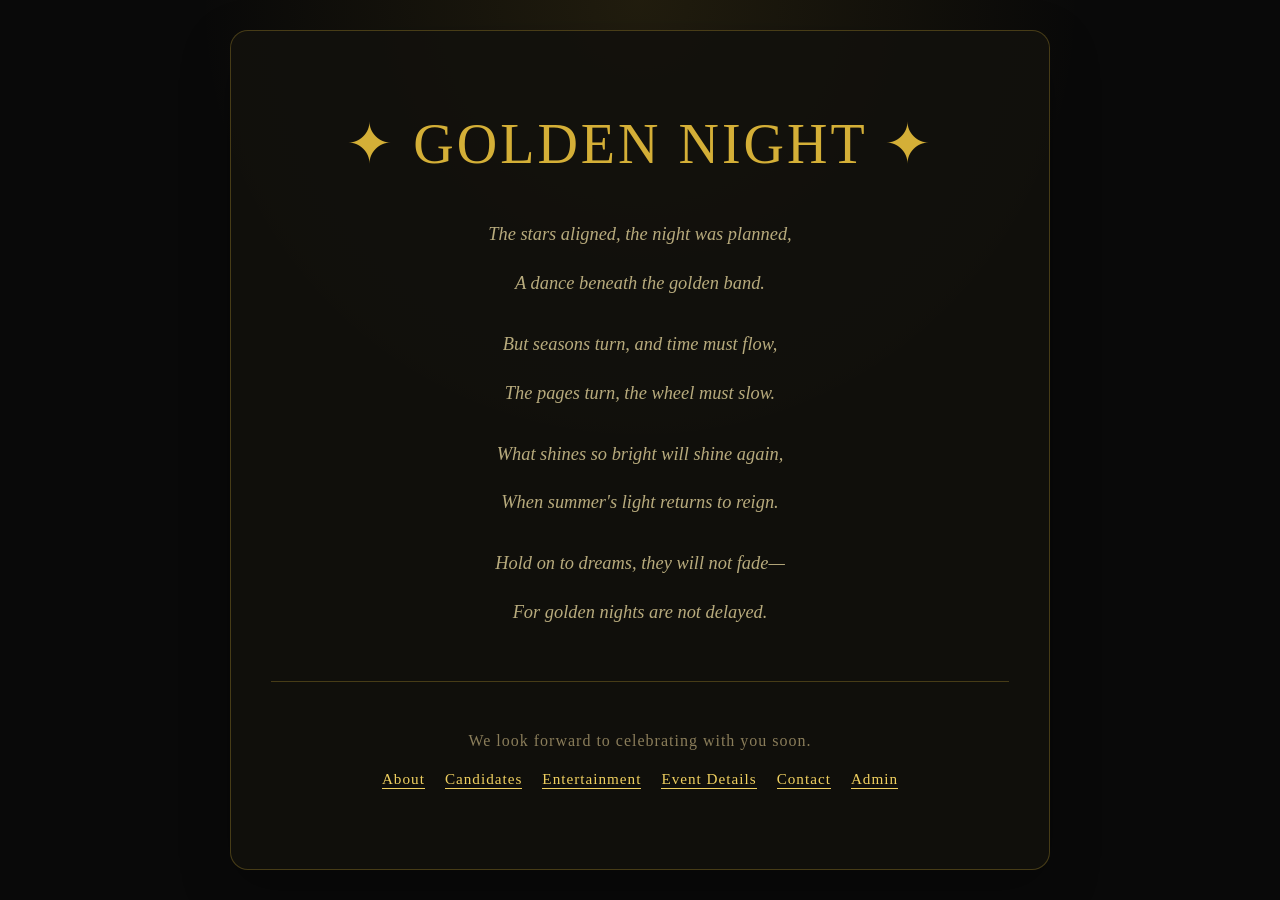
==== commit 6fdc5b0d: "Transform website: add real pages (About, Contact, Candidates, Entertainment, Event Details) instead" ====
--- a/index.html
+++ b/index.html
@@ -47,7 +47,14 @@
     
     <div class="coda">
       <p>We look forward to celebrating with you soon.</p>
-      <p><a href="admin/login.php">Admin Access</a></p>
+      <nav style="margin: 20px 0; display: flex; gap: 20px; justify-content: center; flex-wrap: wrap;">
+        <a href="public/buy-ticket.php">About</a>
+        <a href="public/vote.php">Candidates</a>
+        <a href="public/audition.php">Entertainment</a>
+        <a href="public/prom-info.php">Event Details</a>
+        <a href="public/contact.php">Contact</a>
+        <a href="admin/login.php">Admin</a>
+      </nav>
     </div>
   </main>
 </body>
